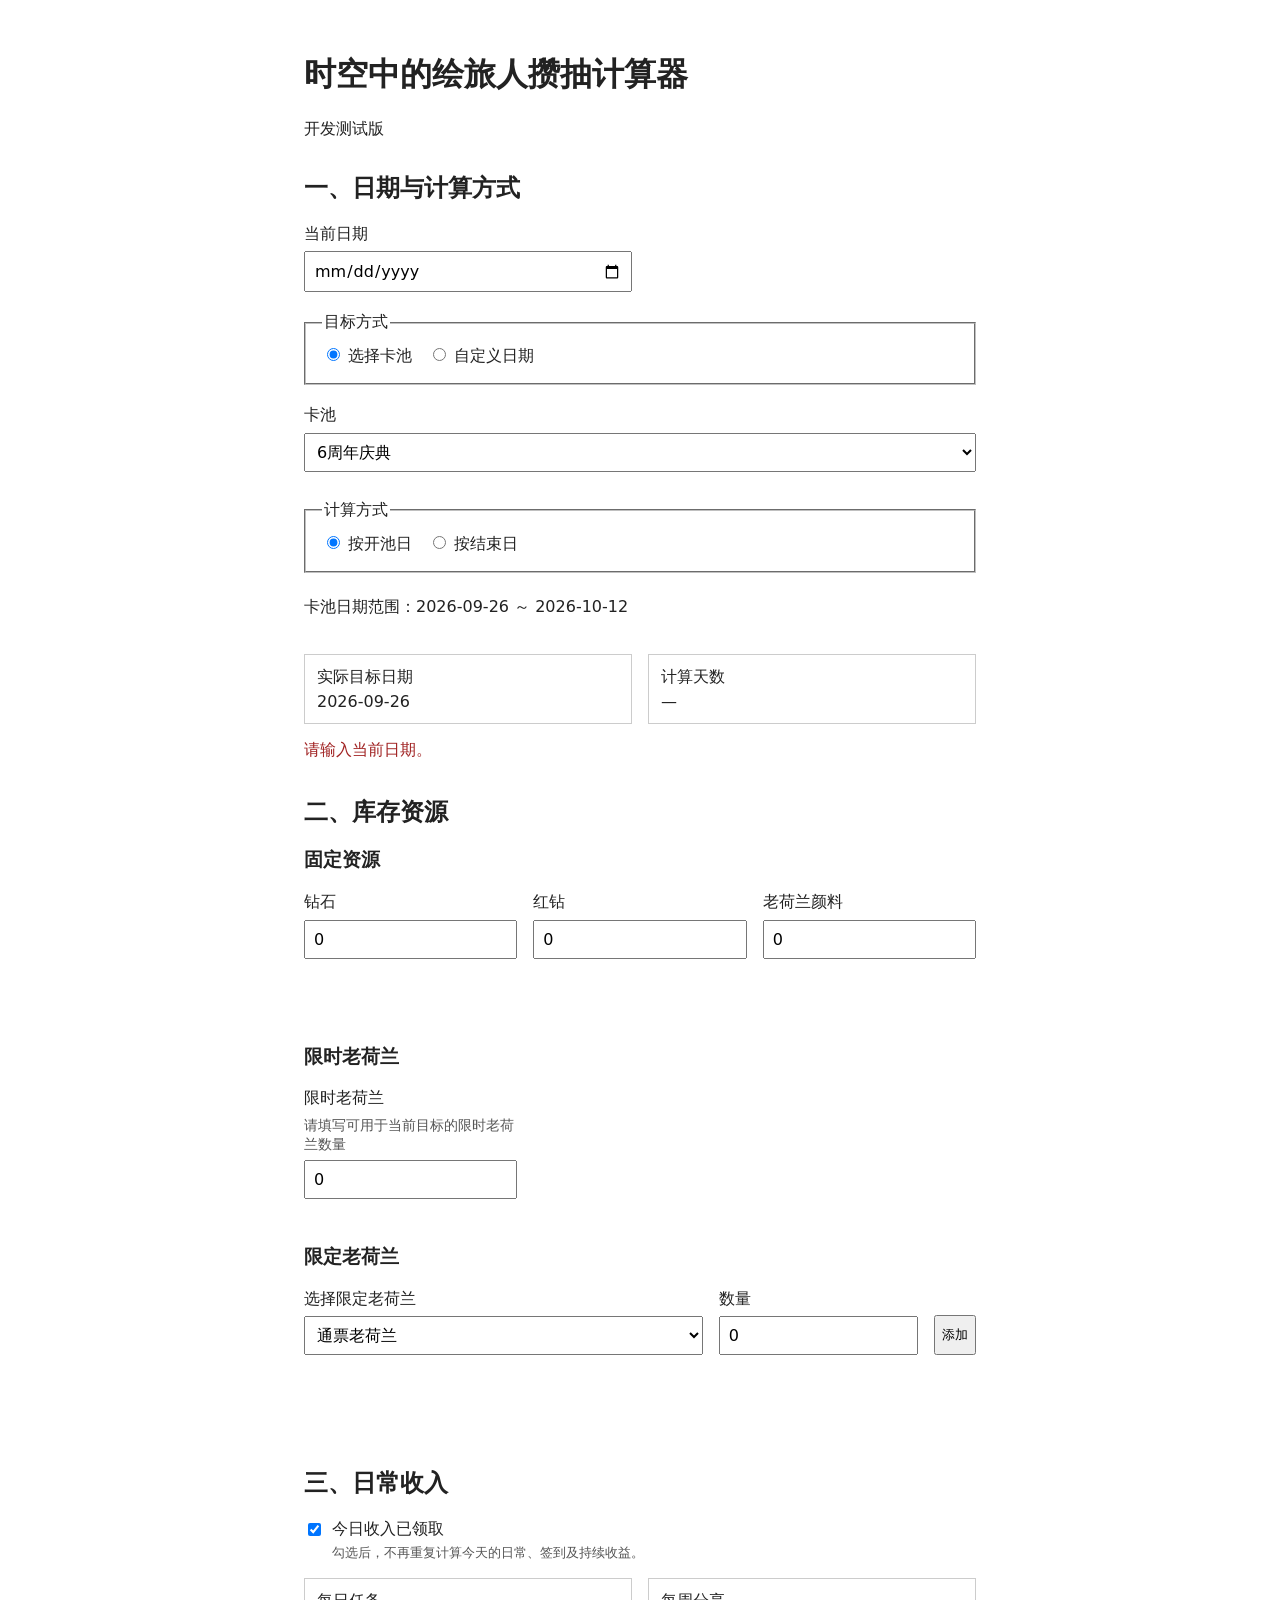
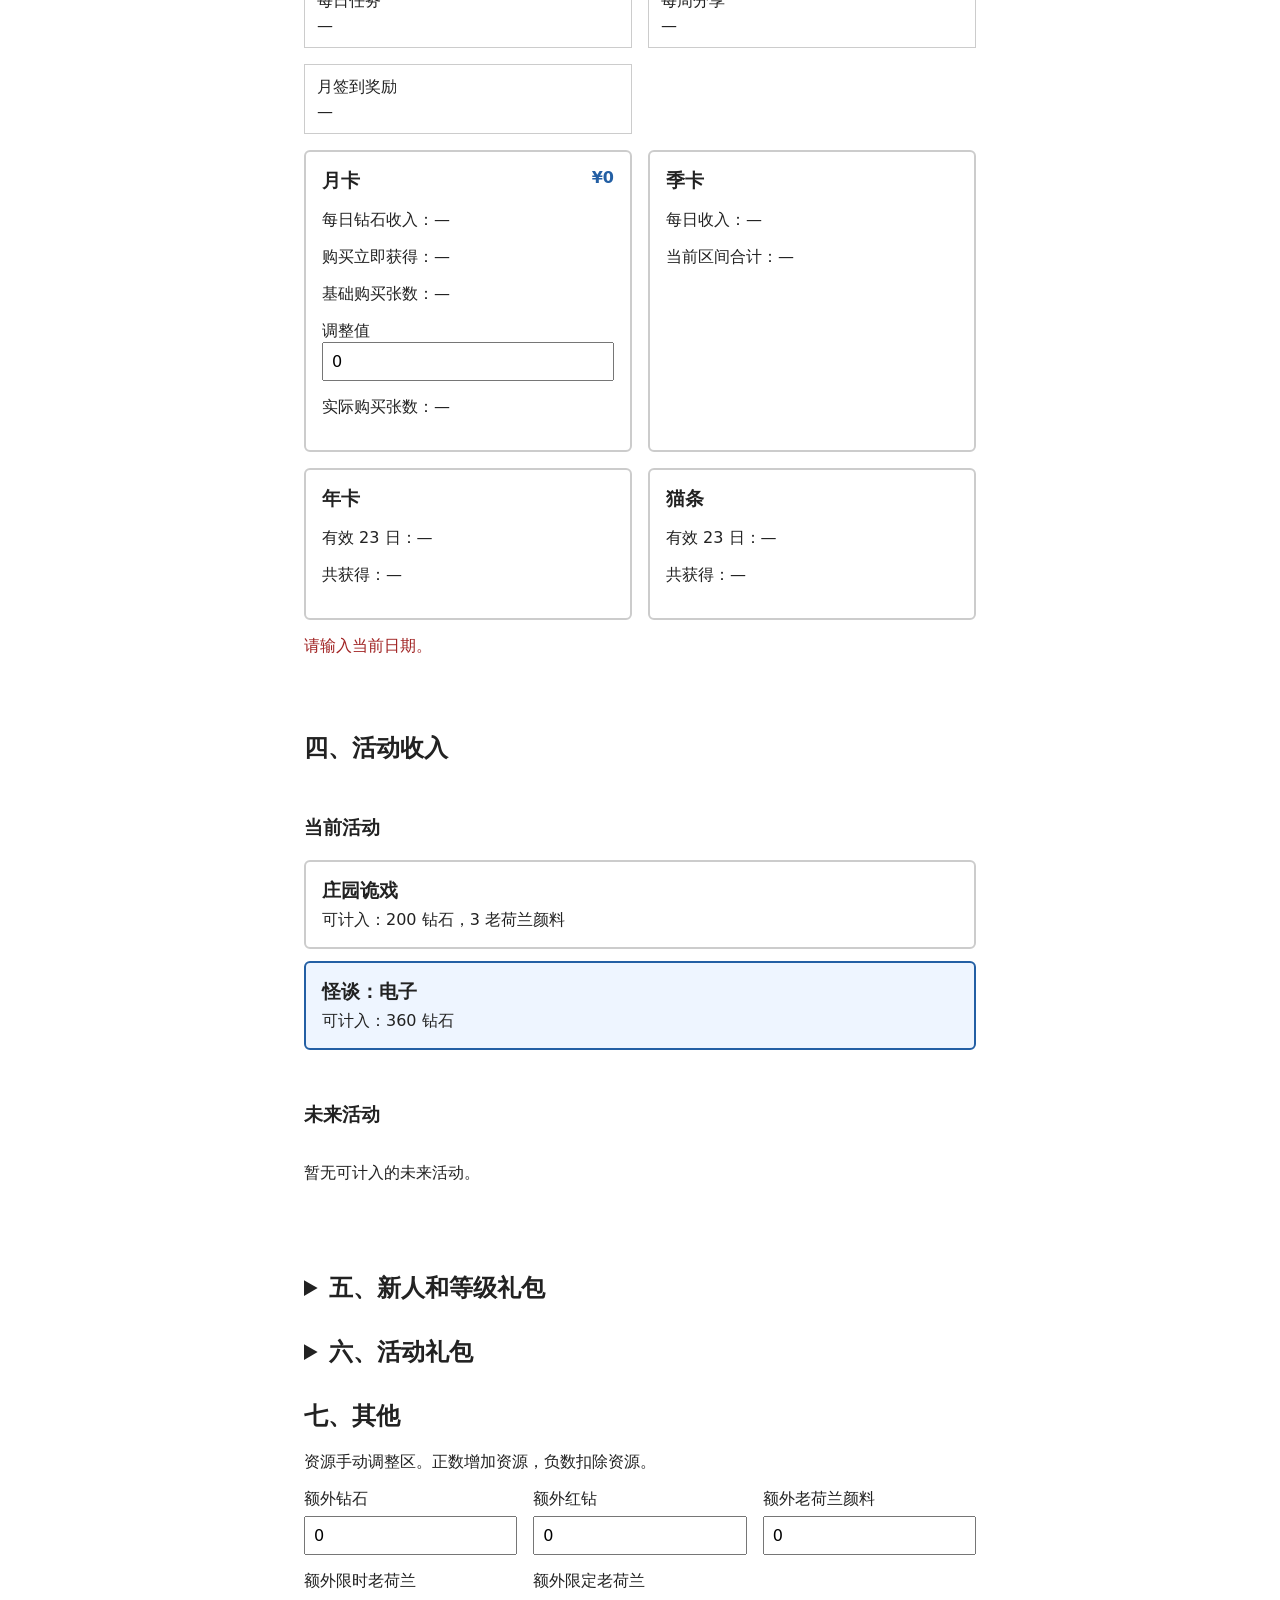
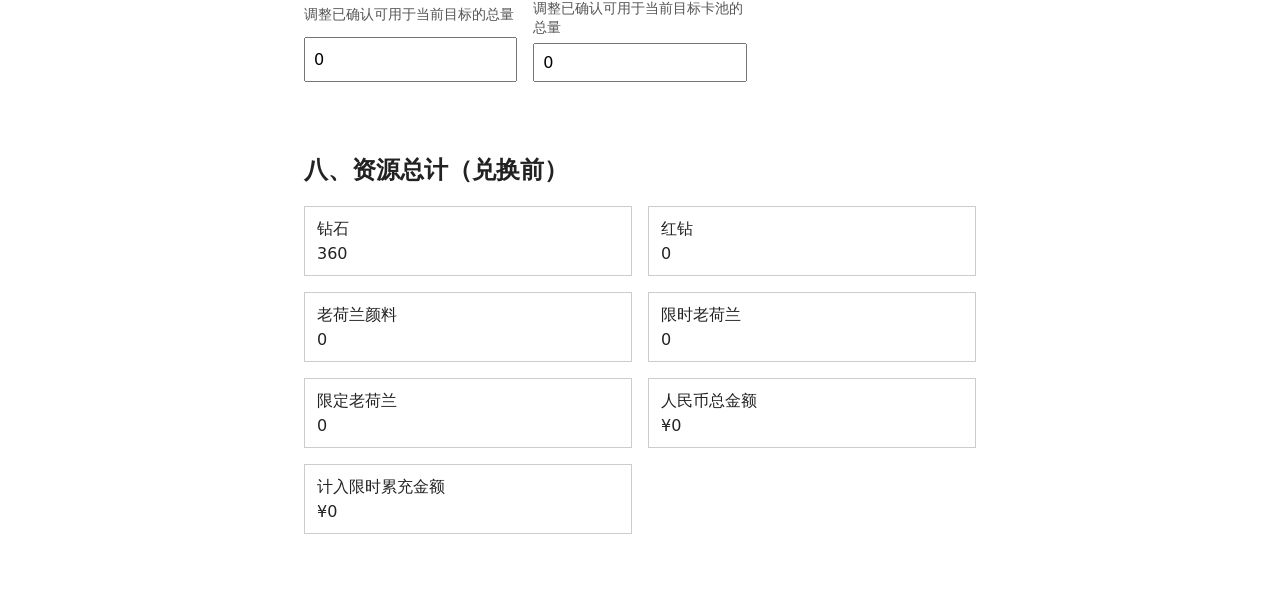
==== index.html @ ac3baf13 "feat: add manual resource adjustments and pre-conversion totals" ====
<!doctype html>
<html lang="zh-CN">
  <head>
    <meta charset="UTF-8">
    <meta name="viewport" content="width=device-width, initial-scale=1.0">
    <title>时空中的绘旅人攒抽计算器</title>
    <link rel="stylesheet" href="css/style.css">
  </head>
  <body>
    <main>
      <h1>时空中的绘旅人攒抽计算器</h1>
      <p>开发测试版</p>

      <section aria-labelledby="date-section-title">
        <h2 id="date-section-title">一、日期与计算方式</h2>

        <div class="date-fields">
          <label>
            当前日期
            <input id="current-date" type="date">
          </label>
        </div>

        <fieldset>
          <legend>目标方式</legend>
          <label>
            <input type="radio" name="target-mode" value="banner" checked>
            选择卡池
          </label>
          <label>
            <input type="radio" name="target-mode" value="custom">
            自定义日期
          </label>
        </fieldset>

        <div id="banner-target-fields" class="target-fields">
          <label>
            卡池
            <select id="banner-select">
              <option value="">正在加载卡池数据…</option>
            </select>
          </label>

          <fieldset>
            <legend>计算方式</legend>
            <label>
              <input type="radio" name="banner-date-type" value="start" checked>
              按开池日
            </label>
            <label>
              <input type="radio" name="banner-date-type" value="end">
              按结束日
            </label>
          </fieldset>

          <p>卡池日期范围：<output id="banner-date-range">—</output></p>
        </div>

        <label id="custom-target-field" class="target-fields" hidden>
          自定义目标日期
          <input id="custom-target-date" type="date" disabled>
        </label>

        <dl class="date-summary">
          <div>
            <dt>实际目标日期</dt>
            <dd><output id="actual-target-date">—</output></dd>
          </div>
          <div>
            <dt>计算天数</dt>
            <dd><output id="calculated-days">—</output></dd>
          </div>
        </dl>

        <p id="date-error" class="date-error" aria-live="polite"></p>
      </section>

      <section aria-labelledby="inventory-section-title">
        <h2 id="inventory-section-title">二、库存资源</h2>

        <h3>固定资源</h3>
        <div id="fixed-inventory-fields" class="inventory-fields">
          <p>正在加载资源类型…</p>
        </div>
        <p id="inventory-error" class="inventory-error" aria-live="polite"></p>

        <h3>限时老荷兰</h3>
        <div id="timed-inventory-fields" class="inventory-fields">
          <p>正在加载资源类型…</p>
        </div>

        <h3>限定老荷兰</h3>
        <div class="limited-inventory-controls">
          <label>
            选择限定老荷兰
            <select id="limited-resource-select" disabled>
              <option value="">正在加载资源实例…</option>
            </select>
          </label>
          <label>
            数量
            <input id="limited-resource-amount" type="number" min="0" step="1" value="0" disabled>
          </label>
          <button id="add-limited-resource" type="button" disabled>添加</button>
        </div>
        <p id="limited-add-error" class="inventory-error" aria-live="polite"></p>
        <div id="limited-inventory-list" class="inventory-fields"></div>
        <p id="dynamic-inventory-error" class="inventory-error" aria-live="polite"></p>
      </section>

      <section aria-labelledby="free-accumulation-section-title">
        <h2 id="free-accumulation-section-title">三、日常收入</h2>
        <label class="daily-income-toggle">
          <input id="today-income-claimed" type="checkbox" checked>
          <span>
            今日收入已领取
            <small>勾选后，不再重复计算今天的日常、签到及持续收益。</small>
          </span>
        </label>
        <dl class="accumulation-summary">
          <div>
            <dt>每日任务</dt>
            <dd><output id="daily-task-result">—</output></dd>
          </div>
          <div>
            <dt>每周分享</dt>
            <dd><output id="weekly-share-result">—</output></dd>
          </div>
          <div>
            <dt>月签到奖励</dt>
            <dd><output id="monthly-sign-in-result">—</output></dd>
          </div>
        </dl>
        <div class="income-card-grid">
          <article id="monthly-card" class="income-card" role="button" tabindex="0" aria-pressed="false">
            <header>
              <h3>月卡</h3>
              <output id="monthly-card-cost" class="income-card-cost">¥0</output>
            </header>
            <p>每日钻石收入：<output id="monthly-card-daily">—</output></p>
            <p>购买立即获得：<output id="monthly-card-purchase">—</output></p>
            <p>基础购买张数：<output id="monthly-card-base-count">—</output></p>
            <label>
              调整值
              <input id="monthly-card-adjustment" type="number" step="1" value="0">
            </label>
            <p>实际购买张数：<output id="monthly-card-actual-count">—</output></p>
          </article>

          <article id="seasonal-card" class="income-card" role="button" tabindex="0" aria-pressed="false">
            <header>
              <h3>季卡</h3>
            </header>
            <p>每日收入：<output id="seasonal-card-daily">—</output></p>
            <p>当前区间合计：<output id="seasonal-card-total">—</output></p>
          </article>

          <article id="annual-card" class="income-card" role="button" tabindex="0" aria-pressed="false">
            <header>
              <h3>年卡</h3>
            </header>
            <p>有效 23 日：<output id="annual-card-count">—</output></p>
            <p>共获得：<output id="annual-card-paint">—</output></p>
          </article>

          <article id="cat-treat-card" class="income-card" role="button" tabindex="0" aria-pressed="false">
            <header>
              <h3>猫条</h3>
            </header>
            <p>有效 23 日：<output id="cat-treat-count">—</output></p>
            <p>共获得：<output id="cat-treat-paint">—</output></p>
          </article>
        </div>
        <p id="free-accumulation-error" class="date-error" aria-live="polite"></p>
        <p id="income-card-error" class="date-error" aria-live="polite"></p>
      </section>

      <section aria-labelledby="event-income-section-title">
        <h2 id="event-income-section-title">四、活动收入</h2>
        <p id="event-income-message" aria-live="polite">正在加载活动数据。</p>
        <div id="event-income-groups" class="event-income-groups" hidden>
          <section aria-labelledby="current-events-title">
            <h3 id="current-events-title">当前活动</h3>
            <div id="current-event-income-list" class="event-income-list"></div>
            <p id="current-events-empty" hidden>暂无可计入的当前活动。</p>
          </section>
          <section aria-labelledby="future-events-title">
            <h3 id="future-events-title">未来活动</h3>
            <div id="future-event-income-list" class="event-income-list"></div>
            <p id="future-events-empty" hidden>暂无可计入的未来活动。</p>
          </section>
        </div>
        <p id="event-income-error" class="date-error" aria-live="polite"></p>
      </section>

      <section aria-labelledby="permanent-packs-section-title">
        <details class="pack-disclosure">
          <summary id="permanent-packs-section-title">五、新人和等级礼包</summary>
          <div class="pack-disclosure-content">
            <label>
              红钻理论折算率（红钻 / 抽）
              <input id="red-diamond-per-pull" type="number" min="0.01" step="0.01" value="70.71">
            </label>
            <div id="permanent-pack-list" class="permanent-pack-grid"></div>
            <p id="permanent-pack-error" class="date-error" aria-live="polite"></p>
          </div>
        </details>
      </section>

      <section aria-labelledby="event-packs-section-title">
        <details class="pack-disclosure event-packs-disclosure">
          <summary id="event-packs-section-title">六、活动礼包</summary>
          <div class="pack-disclosure-content">
            <p id="event-packs-message" aria-live="polite">正在加载活动礼包数据。</p>
            <div id="event-pack-groups" class="event-pack-groups"></div>
            <dl id="event-pack-summary" class="event-pack-summary" hidden>
              <div>
                <dt>活动礼包金额</dt>
                <dd><output id="event-pack-total-price">¥0</output></dd>
              </div>
              <div>
                <dt>计入限时累充金额</dt>
                <dd><output id="event-pack-limited-recharge-price">¥0</output></dd>
              </div>
              <div>
                <dt>抽卡资源增加</dt>
                <dd><output id="event-pack-resource-summary">无</output></dd>
              </div>
            </dl>
            <p id="event-packs-error" class="date-error" aria-live="polite"></p>
          </div>
        </details>
      </section>

      <section aria-labelledby="other-section-title">
        <h2 id="other-section-title">七、其他</h2>
        <p>资源手动调整区。正数增加资源，负数扣除资源。</p>
        <div class="inventory-fields">
          <label class="inventory-field">
            额外钻石
            <input id="other-diamond" type="number" step="1" value="0" data-other-resource-id="diamond">
          </label>
          <label class="inventory-field">
            额外红钻
            <input id="other-red-diamond" type="number" step="1" value="0" data-other-resource-id="red_diamond">
          </label>
          <label class="inventory-field">
            额外老荷兰颜料
            <input id="other-common-paint" type="number" step="1" value="0" data-other-resource-id="common_paint">
          </label>
          <label class="inventory-field">
            额外限时老荷兰
            <span class="inventory-description">调整已确认可用于当前目标的总量</span>
            <input id="other-timed-paint" type="number" step="1" value="0" data-other-resource-id="timed_paint">
          </label>
          <label class="inventory-field">
            额外限定老荷兰
            <span class="inventory-description">调整已确认可用于当前目标卡池的总量</span>
            <input id="other-limited-paint" type="number" step="1" value="0" data-other-resource-id="limited_paint">
          </label>
        </div>
        <p id="other-error" class="inventory-error" aria-live="polite"></p>
      </section>

      <section aria-labelledby="pre-conversion-section-title">
        <h2 id="pre-conversion-section-title">八、资源总计（兑换前）</h2>
        <dl class="accumulation-summary">
          <div>
            <dt>钻石</dt>
            <dd><output id="pre-conversion-diamond">0</output></dd>
          </div>
          <div>
            <dt>红钻</dt>
            <dd><output id="pre-conversion-red-diamond">0</output></dd>
          </div>
          <div>
            <dt>老荷兰颜料</dt>
            <dd><output id="pre-conversion-common-paint">0</output></dd>
          </div>
          <div>
            <dt>限时老荷兰</dt>
            <dd><output id="pre-conversion-timed-paint">0</output></dd>
          </div>
          <div>
            <dt>限定老荷兰</dt>
            <dd><output id="pre-conversion-limited-paint">0</output></dd>
          </div>
          <div>
            <dt>人民币总金额</dt>
            <dd><output id="pre-conversion-rmb-total">¥0</output></dd>
          </div>
          <div>
            <dt>计入限时累充金额</dt>
            <dd><output id="pre-conversion-limited-recharge-rmb">¥0</output></dd>
          </div>
        </dl>
        <p id="pre-conversion-error" class="date-error" aria-live="polite"></p>
      </section>
    </main>

    <script defer src="js/calculator.js"></script>
    <script defer src="js/data-loader.js"></script>
    <script defer src="js/app.js"></script>
  </body>
</html>
---- css/style.css ----
body {
  margin: 0;
  font-family: system-ui, -apple-system, "Segoe UI", sans-serif;
  color: #222;
}

main {
  width: min(100% - 2rem, 42rem);
  margin: 0 auto;
  padding: 2rem 0;
}

section {
  margin-top: 2rem;
}

.date-fields {
  display: grid;
  grid-template-columns: repeat(2, minmax(0, 1fr));
  gap: 1rem;
}

.date-fields label {
  display: grid;
  gap: 0.4rem;
}

.target-fields {
  display: grid;
  gap: 0.5rem;
  margin-top: 1.25rem;
}

.target-fields[hidden] {
  display: none;
}

.target-fields > label,
label.target-fields {
  display: grid;
  gap: 0.4rem;
}

input[type="date"],
input[type="number"],
select {
  box-sizing: border-box;
  width: 100%;
  padding: 0.5rem;
  font: inherit;
}

fieldset {
  display: flex;
  gap: 1rem;
  margin: 1.25rem 0 0;
  padding: 0.75rem 1rem 1rem;
}

.date-summary {
  display: grid;
  grid-template-columns: repeat(2, minmax(0, 1fr));
  gap: 1rem;
  margin: 1.25rem 0 0;
}

.date-summary div {
  padding: 0.75rem;
  border: 1px solid #ccc;
}

.date-summary dd {
  margin: 0.25rem 0 0;
}

.date-error {
  min-height: 1.5em;
  margin-bottom: 0;
  color: #a02222;
}

.inventory-fields {
  display: grid;
  grid-template-columns: repeat(3, minmax(0, 1fr));
  gap: 1rem;
}

.inventory-field {
  display: grid;
  gap: 0.4rem;
}

.inventory-description {
  color: #555;
  font-size: 0.9rem;
}

.limited-inventory-controls {
  display: grid;
  grid-template-columns: minmax(0, 2fr) minmax(0, 1fr) auto;
  align-items: end;
  gap: 1rem;
}

.limited-inventory-controls label {
  display: grid;
  gap: 0.4rem;
}

.limited-inventory-controls button,
.inventory-item > button {
  min-height: 2.5rem;
}

.inventory-item {
  display: grid;
  grid-template-columns: minmax(0, 1fr) auto;
  align-items: end;
  gap: 0.75rem;
}

.inventory-input-error,
.inventory-error {
  min-height: 1.5em;
  color: #a02222;
}

.inventory-error {
  margin-bottom: 0;
}

.accumulation-summary {
  display: grid;
  grid-template-columns: repeat(2, minmax(0, 1fr));
  gap: 1rem;
}

.daily-income-toggle {
  display: flex;
  align-items: flex-start;
  gap: 0.5rem;
  margin-bottom: 1rem;
}

.daily-income-toggle input {
  width: auto;
  margin-top: 0.25rem;
}

.daily-income-toggle span,
.daily-income-toggle small {
  display: block;
}

.daily-income-toggle small {
  margin-top: 0.2rem;
  color: #555;
}

.accumulation-summary div {
  padding: 0.75rem;
  border: 1px solid #ccc;
}

.accumulation-summary dd {
  margin: 0.25rem 0 0;
}

.income-card-grid {
  display: grid;
  grid-template-columns: repeat(2, minmax(0, 1fr));
  gap: 1rem;
  margin-top: 1rem;
}

.income-card {
  padding: 1rem;
  border: 2px solid #ccc;
  border-radius: 0.375rem;
  cursor: pointer;
  transition: border-color 0.15s ease, background-color 0.15s ease;
}

.income-card:hover {
  border-color: #777;
}

.income-card:focus-visible {
  outline: 2px solid #235fa4;
  outline-offset: 2px;
}

.income-card.is-selected {
  border-color: #235fa4;
  background: #eef5ff;
}

.income-card header {
  display: flex;
  justify-content: space-between;
  gap: 1rem;
}

.income-card h3 {
  margin: 0;
}

.income-card-cost {
  color: #235fa4;
  font-weight: 600;
}

.income-card label,
.income-card input {
  cursor: auto;
}

.event-income-groups,
.event-income-list {
  display: grid;
  gap: 0.75rem;
}

.event-income-groups {
  gap: 1.25rem;
}

.event-income-groups h3 {
  margin-top: 0;
}

.event-income-card h3,
.event-income-card p {
  margin: 0;
}

.event-income-card p {
  margin-top: 0.375rem;
}

.permanent-pack-grid {
  display: grid;
  grid-template-columns: repeat(2, minmax(0, 1fr));
  gap: 1rem;
  margin-top: 1rem;
}

.pack-disclosure > summary {
  cursor: pointer;
  font-size: 1.5em;
  font-weight: 700;
}

.pack-disclosure-content {
  margin-top: 1rem;
}

.permanent-pack-card header {
  display: flex;
  justify-content: space-between;
  gap: 1rem;
}

.permanent-pack-card h3 {
  margin: 0;
}

.permanent-pack-price {
  white-space: nowrap;
  color: #235fa4;
  font-weight: 600;
}

.permanent-pack-quantity {
  display: flex;
  align-items: center;
  gap: 0.5rem;
}

.event-pack-groups,
.event-pack-group {
  display: grid;
  gap: 1rem;
}

.event-pack-group {
  margin-top: 0;
}

.event-pack-card-grid {
  display: grid;
  grid-template-columns: repeat(2, minmax(0, 1fr));
  gap: 0.75rem;
}

.event-pack-card {
  padding: 0.75rem;
}

.event-pack-card h4,
.event-pack-card p {
  margin: 0;
}

.event-pack-card p {
  margin-top: 0.375rem;
}

.income-card.is-disabled {
  cursor: not-allowed;
  color: #666;
  background: #f5f5f5;
}

.event-pack-summary {
  display: grid;
  gap: 0.5rem;
  margin-top: 1rem;
}

.event-pack-summary[hidden] {
  display: none;
}

.event-pack-summary div {
  display: grid;
  grid-template-columns: minmax(0, 1fr) minmax(0, 1fr);
  gap: 1rem;
}

.event-pack-summary dd {
  margin: 0;
}

@media (max-width: 32rem) {
  .date-fields {
    grid-template-columns: 1fr;
  }

  .date-summary {
    grid-template-columns: 1fr;
  }

  .inventory-fields {
    grid-template-columns: 1fr;
  }

  .limited-inventory-controls {
    grid-template-columns: 1fr;
  }

  .accumulation-summary {
    grid-template-columns: 1fr;
  }

  .income-card-grid {
    grid-template-columns: 1fr;
  }

  .permanent-pack-grid {
    grid-template-columns: 1fr;
  }

  .event-pack-card-grid {
    grid-template-columns: 1fr;
  }

  fieldset {
    align-items: flex-start;
    flex-direction: column;
  }
}
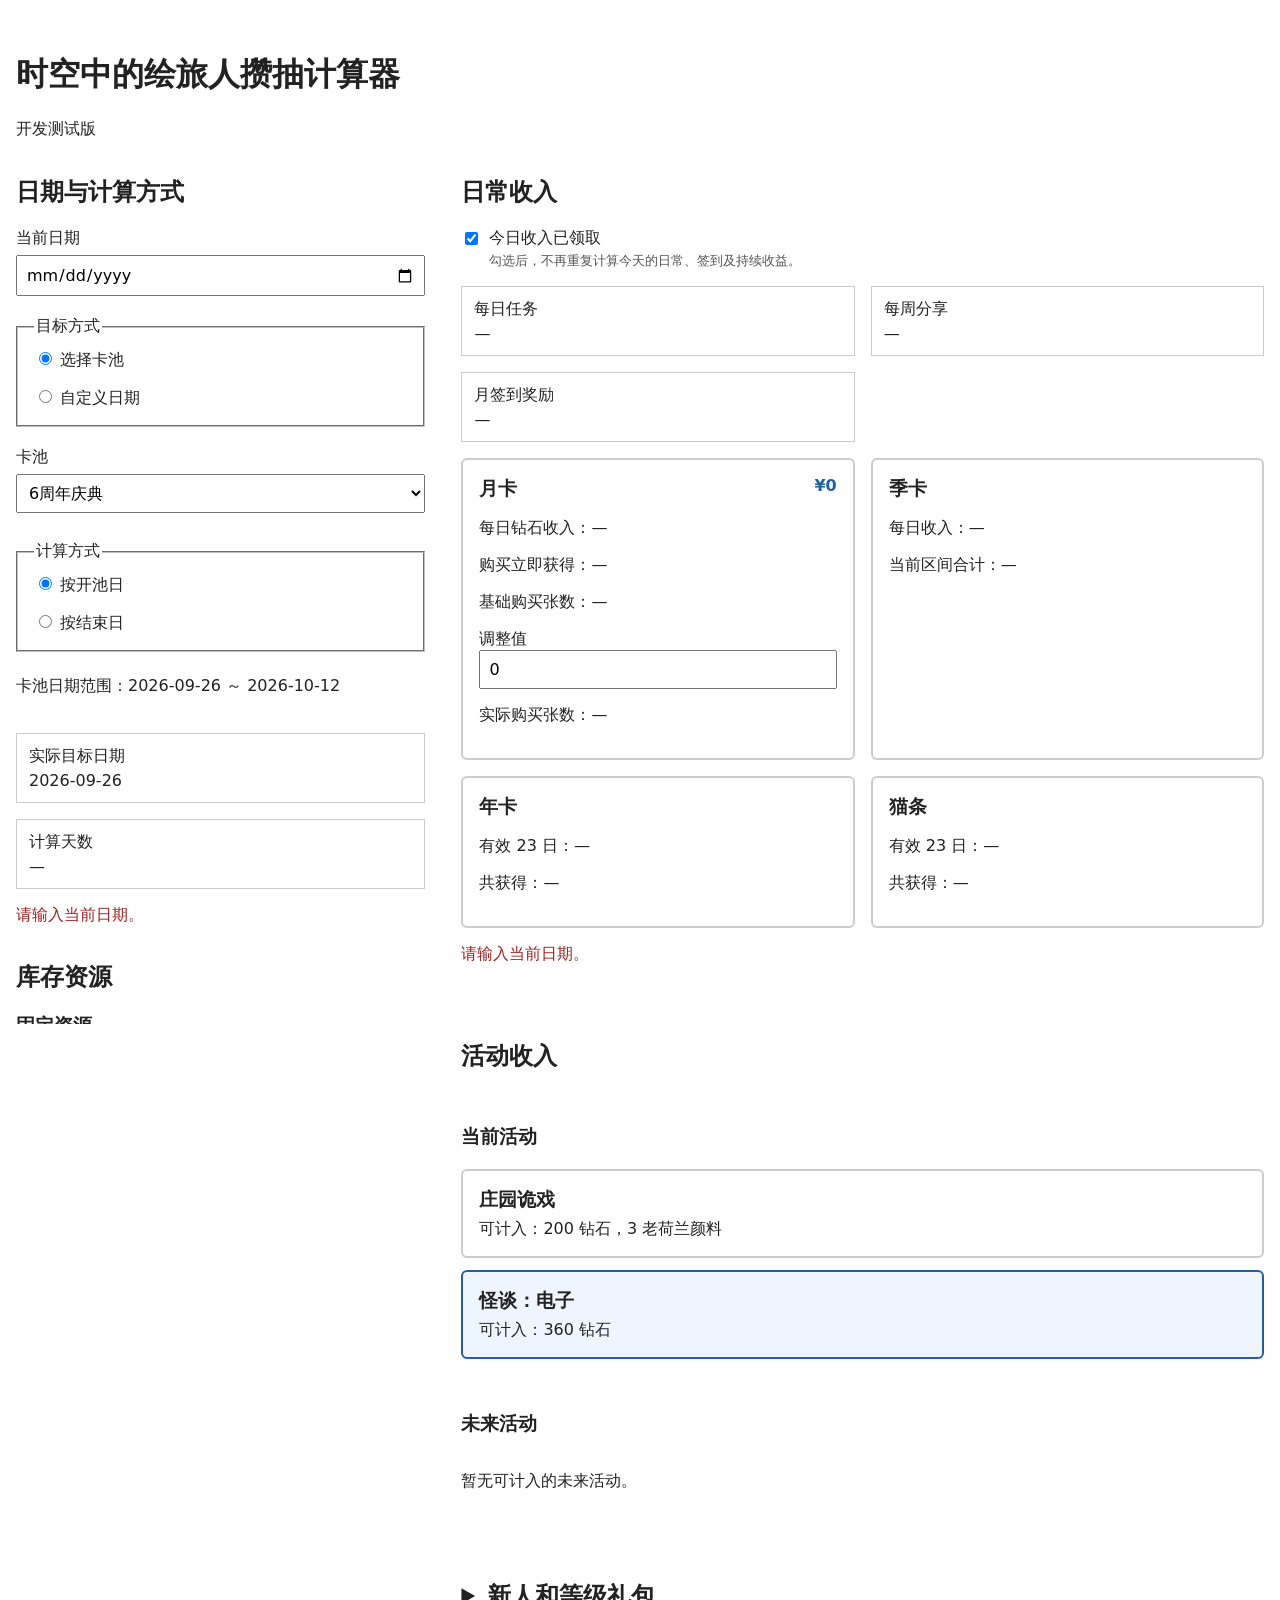
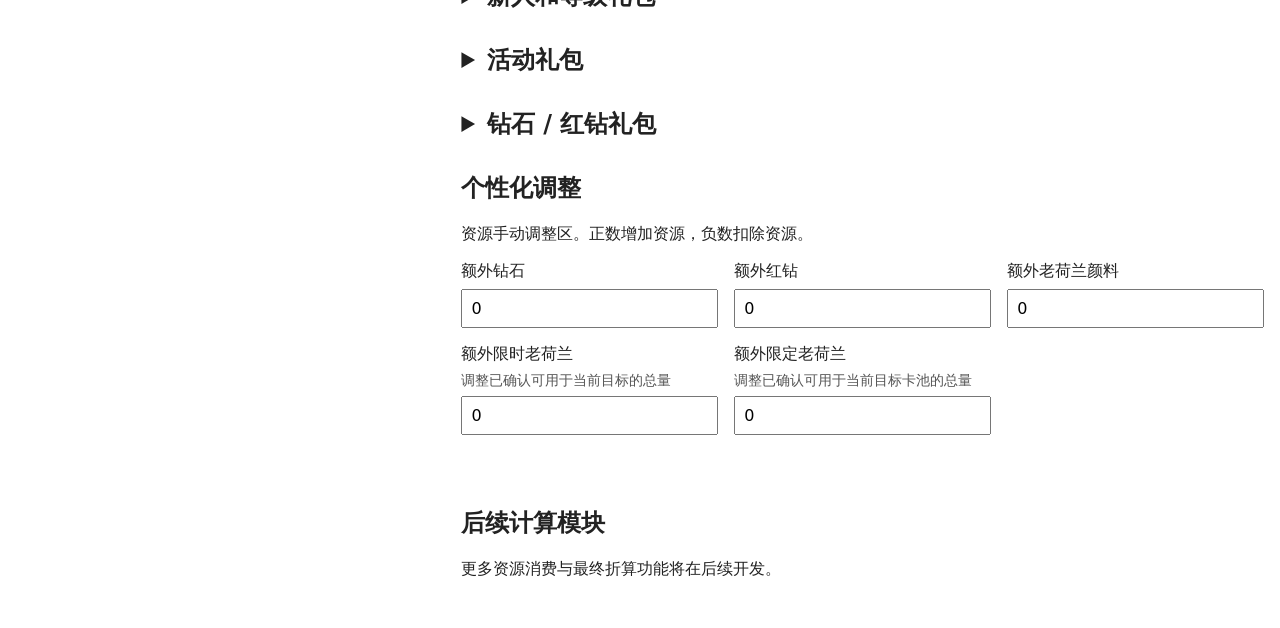
==== commit 03f108e6: "feat: add currency packs and two-column calculator layout" ====
--- a/index.html
+++ b/index.html
@@ -11,8 +11,10 @@
       <h1>时空中的绘旅人攒抽计算器</h1>
       <p>开发测试版</p>
 
+      <div class="calculator-layout">
+        <aside class="calculator-sidebar">
       <section aria-labelledby="date-section-title">
-        <h2 id="date-section-title">一、日期与计算方式</h2>
+        <h2 id="date-section-title">日期与计算方式</h2>
 
         <div class="date-fields">
           <label>
@@ -76,7 +78,7 @@
       </section>
 
       <section aria-labelledby="inventory-section-title">
-        <h2 id="inventory-section-title">二、库存资源</h2>
+        <h2 id="inventory-section-title">库存资源</h2>
 
         <h3>固定资源</h3>
         <div id="fixed-inventory-fields" class="inventory-fields">
@@ -108,8 +110,46 @@
         <p id="dynamic-inventory-error" class="inventory-error" aria-live="polite"></p>
       </section>
 
+      <section aria-labelledby="pre-conversion-section-title">
+        <h2 id="pre-conversion-section-title">资源总计</h2>
+        <dl class="accumulation-summary">
+          <div>
+            <dt>钻石</dt>
+            <dd><output id="pre-conversion-diamond">0</output></dd>
+          </div>
+          <div>
+            <dt>红钻</dt>
+            <dd><output id="pre-conversion-red-diamond">0</output></dd>
+          </div>
+          <div>
+            <dt>老荷兰颜料</dt>
+            <dd><output id="pre-conversion-common-paint">0</output></dd>
+          </div>
+          <div>
+            <dt>限时老荷兰</dt>
+            <dd><output id="pre-conversion-timed-paint">0</output></dd>
+          </div>
+          <div>
+            <dt>限定老荷兰</dt>
+            <dd><output id="pre-conversion-limited-paint">0</output></dd>
+          </div>
+          <div>
+            <dt>人民币总金额</dt>
+            <dd><output id="pre-conversion-rmb-total">¥0</output></dd>
+          </div>
+          <div>
+            <dt>计入限时累充金额</dt>
+            <dd><output id="pre-conversion-limited-recharge-rmb">¥0</output></dd>
+          </div>
+        </dl>
+        <p id="pre-conversion-error" class="date-error" aria-live="polite"></p>
+      </section>
+        </aside>
+
+        <div class="calculator-workflow">
+
       <section aria-labelledby="free-accumulation-section-title">
-        <h2 id="free-accumulation-section-title">三、日常收入</h2>
+        <h2 id="free-accumulation-section-title">日常收入</h2>
         <label class="daily-income-toggle">
           <input id="today-income-claimed" type="checkbox" checked>
           <span>
@@ -176,7 +216,7 @@
       </section>
 
       <section aria-labelledby="event-income-section-title">
-        <h2 id="event-income-section-title">四、活动收入</h2>
+        <h2 id="event-income-section-title">活动收入</h2>
         <p id="event-income-message" aria-live="polite">正在加载活动数据。</p>
         <div id="event-income-groups" class="event-income-groups" hidden>
           <section aria-labelledby="current-events-title">
@@ -195,7 +235,7 @@
 
       <section aria-labelledby="permanent-packs-section-title">
         <details class="pack-disclosure">
-          <summary id="permanent-packs-section-title">五、新人和等级礼包</summary>
+          <summary id="permanent-packs-section-title">新人和等级礼包</summary>
           <div class="pack-disclosure-content">
             <label>
               红钻理论折算率（红钻 / 抽）
@@ -209,7 +249,7 @@
 
       <section aria-labelledby="event-packs-section-title">
         <details class="pack-disclosure event-packs-disclosure">
-          <summary id="event-packs-section-title">六、活动礼包</summary>
+          <summary id="event-packs-section-title">活动礼包</summary>
           <div class="pack-disclosure-content">
             <p id="event-packs-message" aria-live="polite">正在加载活动礼包数据。</p>
             <div id="event-pack-groups" class="event-pack-groups"></div>
@@ -232,8 +272,19 @@
         </details>
       </section>
 
+      <section aria-labelledby="currency-packs-section-title">
+        <details class="pack-disclosure currency-packs-disclosure">
+          <summary id="currency-packs-section-title">钻石 / 红钻礼包</summary>
+          <div class="pack-disclosure-content">
+            <p id="currency-packs-message" aria-live="polite">正在加载钻石 / 红钻礼包数据。</p>
+            <div id="currency-pack-groups" class="event-pack-groups"></div>
+            <p id="currency-packs-error" class="date-error" aria-live="polite"></p>
+          </div>
+        </details>
+      </section>
+
       <section aria-labelledby="other-section-title">
-        <h2 id="other-section-title">七、其他</h2>
+        <h2 id="other-section-title">个性化调整</h2>
         <p>资源手动调整区。正数增加资源，负数扣除资源。</p>
         <div class="inventory-fields">
           <label class="inventory-field">
@@ -262,40 +313,12 @@
         <p id="other-error" class="inventory-error" aria-live="polite"></p>
       </section>
 
-      <section aria-labelledby="pre-conversion-section-title">
-        <h2 id="pre-conversion-section-title">八、资源总计（兑换前）</h2>
-        <dl class="accumulation-summary">
-          <div>
-            <dt>钻石</dt>
-            <dd><output id="pre-conversion-diamond">0</output></dd>
-          </div>
-          <div>
-            <dt>红钻</dt>
-            <dd><output id="pre-conversion-red-diamond">0</output></dd>
-          </div>
-          <div>
-            <dt>老荷兰颜料</dt>
-            <dd><output id="pre-conversion-common-paint">0</output></dd>
-          </div>
-          <div>
-            <dt>限时老荷兰</dt>
-            <dd><output id="pre-conversion-timed-paint">0</output></dd>
-          </div>
-          <div>
-            <dt>限定老荷兰</dt>
-            <dd><output id="pre-conversion-limited-paint">0</output></dd>
-          </div>
-          <div>
-            <dt>人民币总金额</dt>
-            <dd><output id="pre-conversion-rmb-total">¥0</output></dd>
-          </div>
-          <div>
-            <dt>计入限时累充金额</dt>
-            <dd><output id="pre-conversion-limited-recharge-rmb">¥0</output></dd>
-          </div>
-        </dl>
-        <p id="pre-conversion-error" class="date-error" aria-live="polite"></p>
-      </section>
+      <section aria-labelledby="future-calculation-section-title">
+        <h2 id="future-calculation-section-title">后续计算模块</h2>
+        <p>更多资源消费与最终折算功能将在后续开发。</p>
+      </section>
+        </div>
+      </div>
     </main>
 
     <script defer src="js/calculator.js"></script>
--- a/css/style.css
+++ b/css/style.css
@@ -5,9 +5,34 @@
 }
 
 main {
-  width: min(100% - 2rem, 42rem);
+  width: min(100% - 2rem, 82rem);
   margin: 0 auto;
   padding: 2rem 0;
+}
+
+.calculator-layout {
+  display: grid;
+  grid-template-columns: minmax(18rem, 0.34fr) minmax(0, 0.66fr);
+  align-items: start;
+  gap: 2rem;
+}
+
+.calculator-sidebar,
+.calculator-workflow {
+  min-width: 0;
+}
+
+.calculator-sidebar {
+  position: sticky;
+  top: 1rem;
+  max-height: calc(100vh - 2rem);
+  overflow-y: auto;
+  padding-right: 0.25rem;
+}
+
+.calculator-sidebar > section:first-child,
+.calculator-workflow > section:first-child {
+  margin-top: 0;
 }
 
 section {
@@ -306,6 +331,20 @@
   margin-top: 0.375rem;
 }
 
+.currency-pack-type-group {
+  margin-top: 0;
+}
+
+.currency-pack-type-group + .currency-pack-type-group {
+  margin-top: 0.75rem;
+}
+
+.currency-pack-card header {
+  display: flex;
+  justify-content: space-between;
+  gap: 1rem;
+}
+
 .income-card.is-disabled {
   cursor: not-allowed;
   color: #666;
@@ -332,6 +371,36 @@
   margin: 0;
 }
 
+.calculator-sidebar .date-fields,
+.calculator-sidebar .date-summary,
+.calculator-sidebar .inventory-fields,
+.calculator-sidebar .limited-inventory-controls,
+.calculator-sidebar .accumulation-summary {
+  grid-template-columns: 1fr;
+}
+
+.calculator-sidebar fieldset {
+  align-items: flex-start;
+  flex-direction: column;
+}
+
+@media (max-width: 56rem) {
+  .calculator-layout {
+    grid-template-columns: 1fr;
+  }
+
+  .calculator-sidebar {
+    position: static;
+    max-height: none;
+    overflow: visible;
+    padding-right: 0;
+  }
+
+  .calculator-workflow > section:first-child {
+    margin-top: 2rem;
+  }
+}
+
 @media (max-width: 32rem) {
   .date-fields {
     grid-template-columns: 1fr;
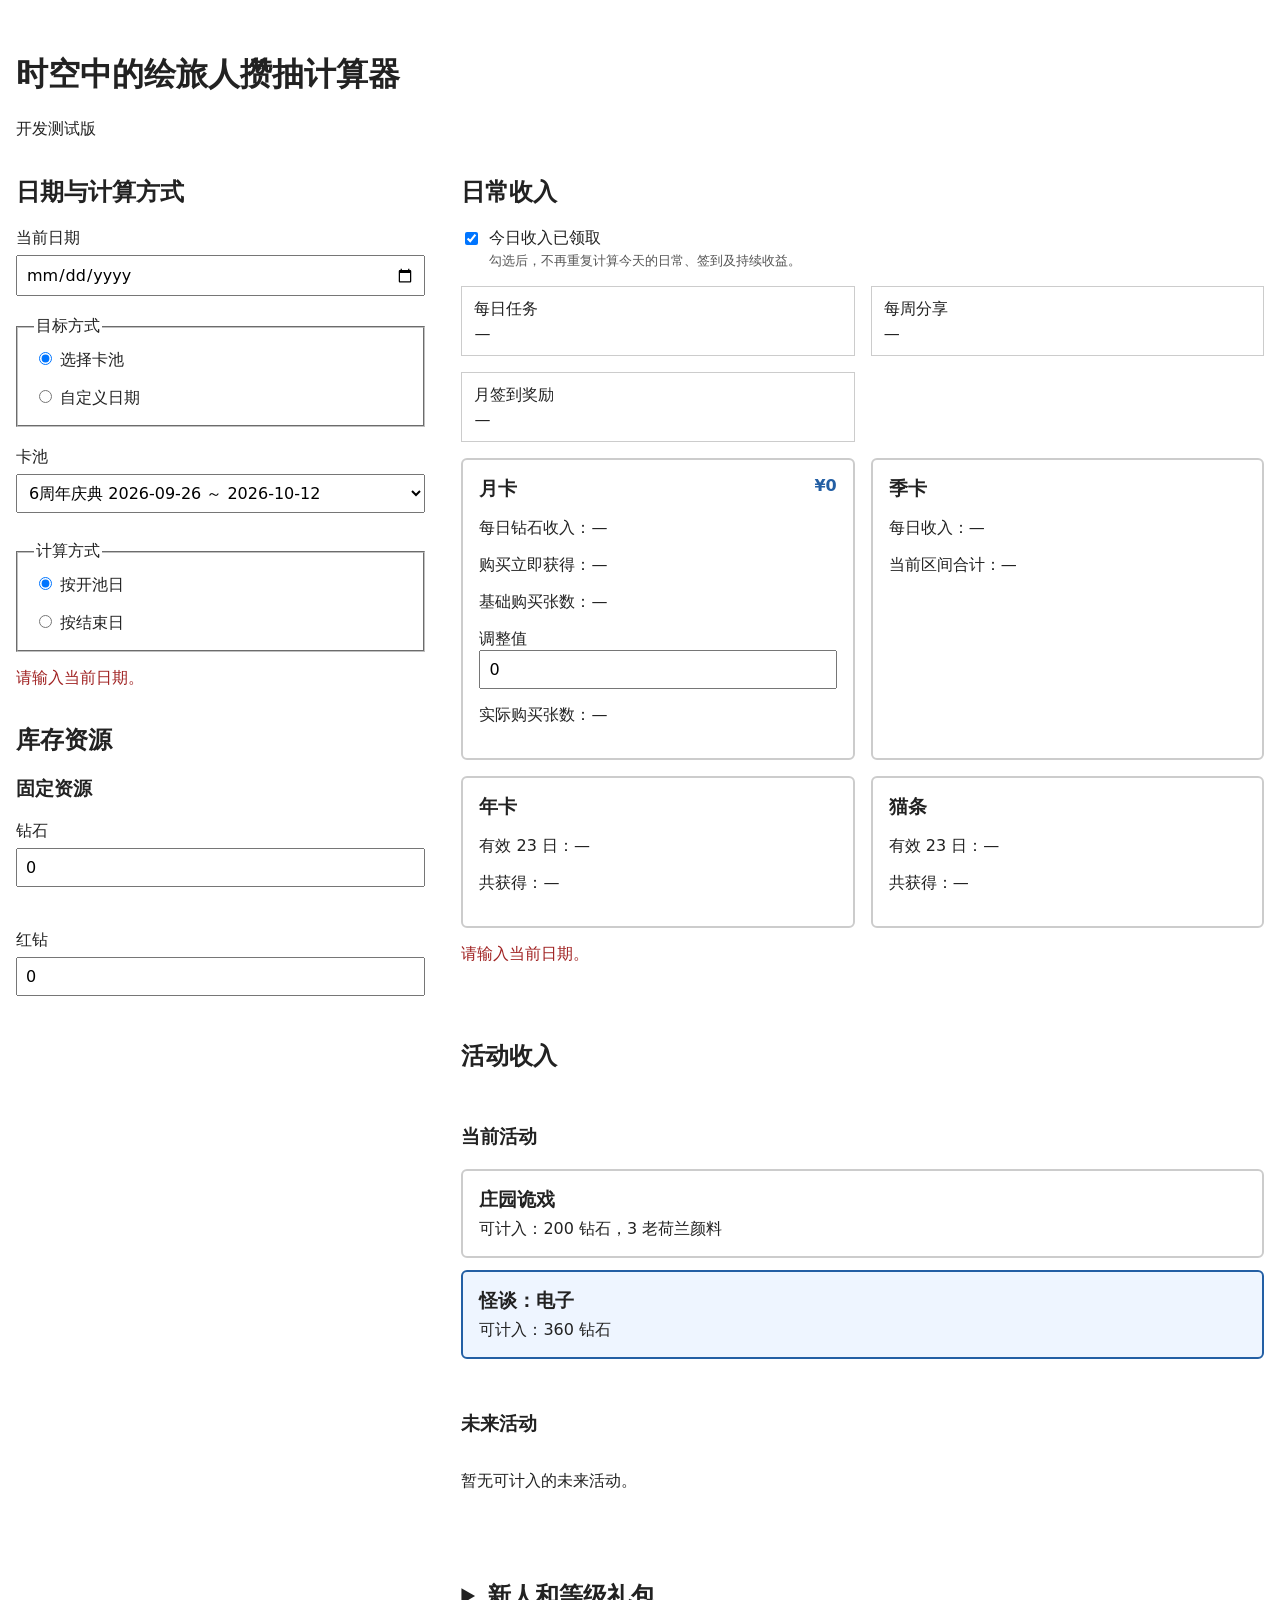
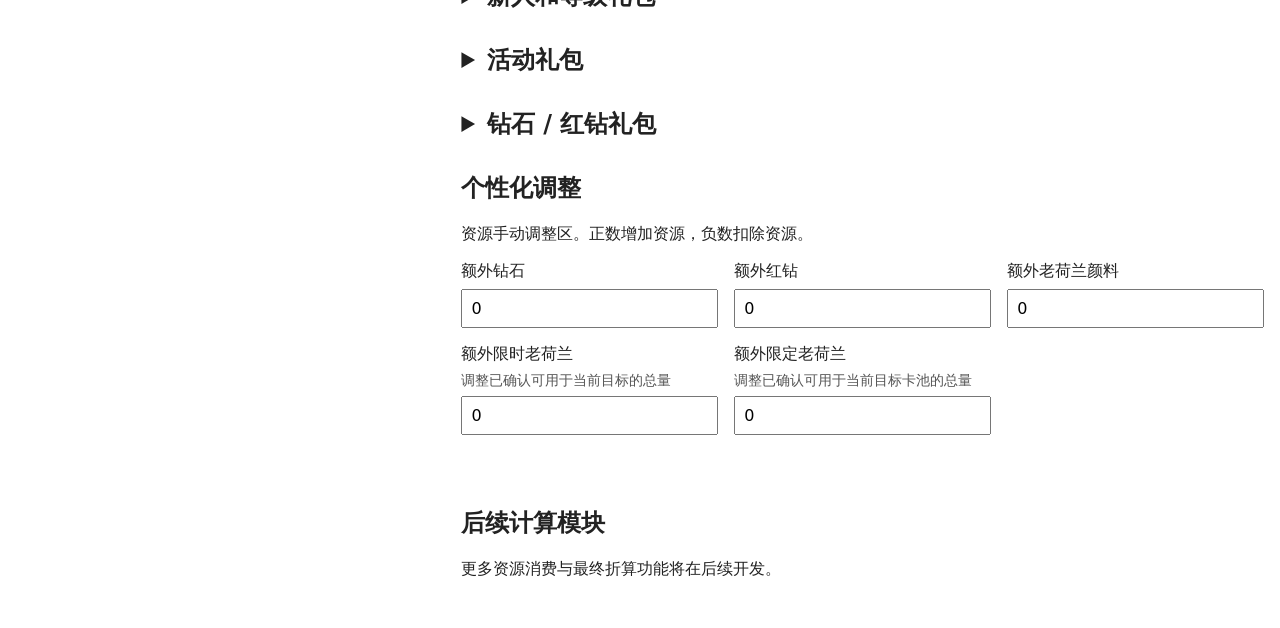
==== commit 3d1f0d6b: "feat: refine calculator layout and currency packs" ====
--- a/index.html
+++ b/index.html
@@ -54,8 +54,6 @@
               按结束日
             </label>
           </fieldset>
-
-          <p>卡池日期范围：<output id="banner-date-range">—</output></p>
         </div>
 
         <label id="custom-target-field" class="target-fields" hidden>
@@ -63,17 +61,6 @@
           <input id="custom-target-date" type="date" disabled>
         </label>
 
-        <dl class="date-summary">
-          <div>
-            <dt>实际目标日期</dt>
-            <dd><output id="actual-target-date">—</output></dd>
-          </div>
-          <div>
-            <dt>计算天数</dt>
-            <dd><output id="calculated-days">—</output></dd>
-          </div>
-        </dl>
-
         <p id="date-error" class="date-error" aria-live="polite"></p>
       </section>
 
@@ -92,21 +79,8 @@
         </div>
 
         <h3>限定老荷兰</h3>
-        <div class="limited-inventory-controls">
-          <label>
-            选择限定老荷兰
-            <select id="limited-resource-select" disabled>
-              <option value="">正在加载资源实例…</option>
-            </select>
-          </label>
-          <label>
-            数量
-            <input id="limited-resource-amount" type="number" min="0" step="1" value="0" disabled>
-          </label>
-          <button id="add-limited-resource" type="button" disabled>添加</button>
-        </div>
-        <p id="limited-add-error" class="inventory-error" aria-live="polite"></p>
         <div id="limited-inventory-list" class="inventory-fields"></div>
+        <p id="limited-inventory-message">正在加载资源实例…</p>
         <p id="dynamic-inventory-error" class="inventory-error" aria-live="polite"></p>
       </section>
 
--- a/css/style.css
+++ b/css/style.css
@@ -82,22 +82,6 @@
   padding: 0.75rem 1rem 1rem;
 }
 
-.date-summary {
-  display: grid;
-  grid-template-columns: repeat(2, minmax(0, 1fr));
-  gap: 1rem;
-  margin: 1.25rem 0 0;
-}
-
-.date-summary div {
-  padding: 0.75rem;
-  border: 1px solid #ccc;
-}
-
-.date-summary dd {
-  margin: 0.25rem 0 0;
-}
-
 .date-error {
   min-height: 1.5em;
   margin-bottom: 0;
@@ -118,30 +102,6 @@
 .inventory-description {
   color: #555;
   font-size: 0.9rem;
-}
-
-.limited-inventory-controls {
-  display: grid;
-  grid-template-columns: minmax(0, 2fr) minmax(0, 1fr) auto;
-  align-items: end;
-  gap: 1rem;
-}
-
-.limited-inventory-controls label {
-  display: grid;
-  gap: 0.4rem;
-}
-
-.limited-inventory-controls button,
-.inventory-item > button {
-  min-height: 2.5rem;
-}
-
-.inventory-item {
-  display: grid;
-  grid-template-columns: minmax(0, 1fr) auto;
-  align-items: end;
-  gap: 0.75rem;
 }
 
 .inventory-input-error,
@@ -372,9 +332,7 @@
 }
 
 .calculator-sidebar .date-fields,
-.calculator-sidebar .date-summary,
 .calculator-sidebar .inventory-fields,
-.calculator-sidebar .limited-inventory-controls,
 .calculator-sidebar .accumulation-summary {
   grid-template-columns: 1fr;
 }
@@ -406,15 +364,7 @@
     grid-template-columns: 1fr;
   }
 
-  .date-summary {
-    grid-template-columns: 1fr;
-  }
-
   .inventory-fields {
-    grid-template-columns: 1fr;
-  }
-
-  .limited-inventory-controls {
     grid-template-columns: 1fr;
   }
 
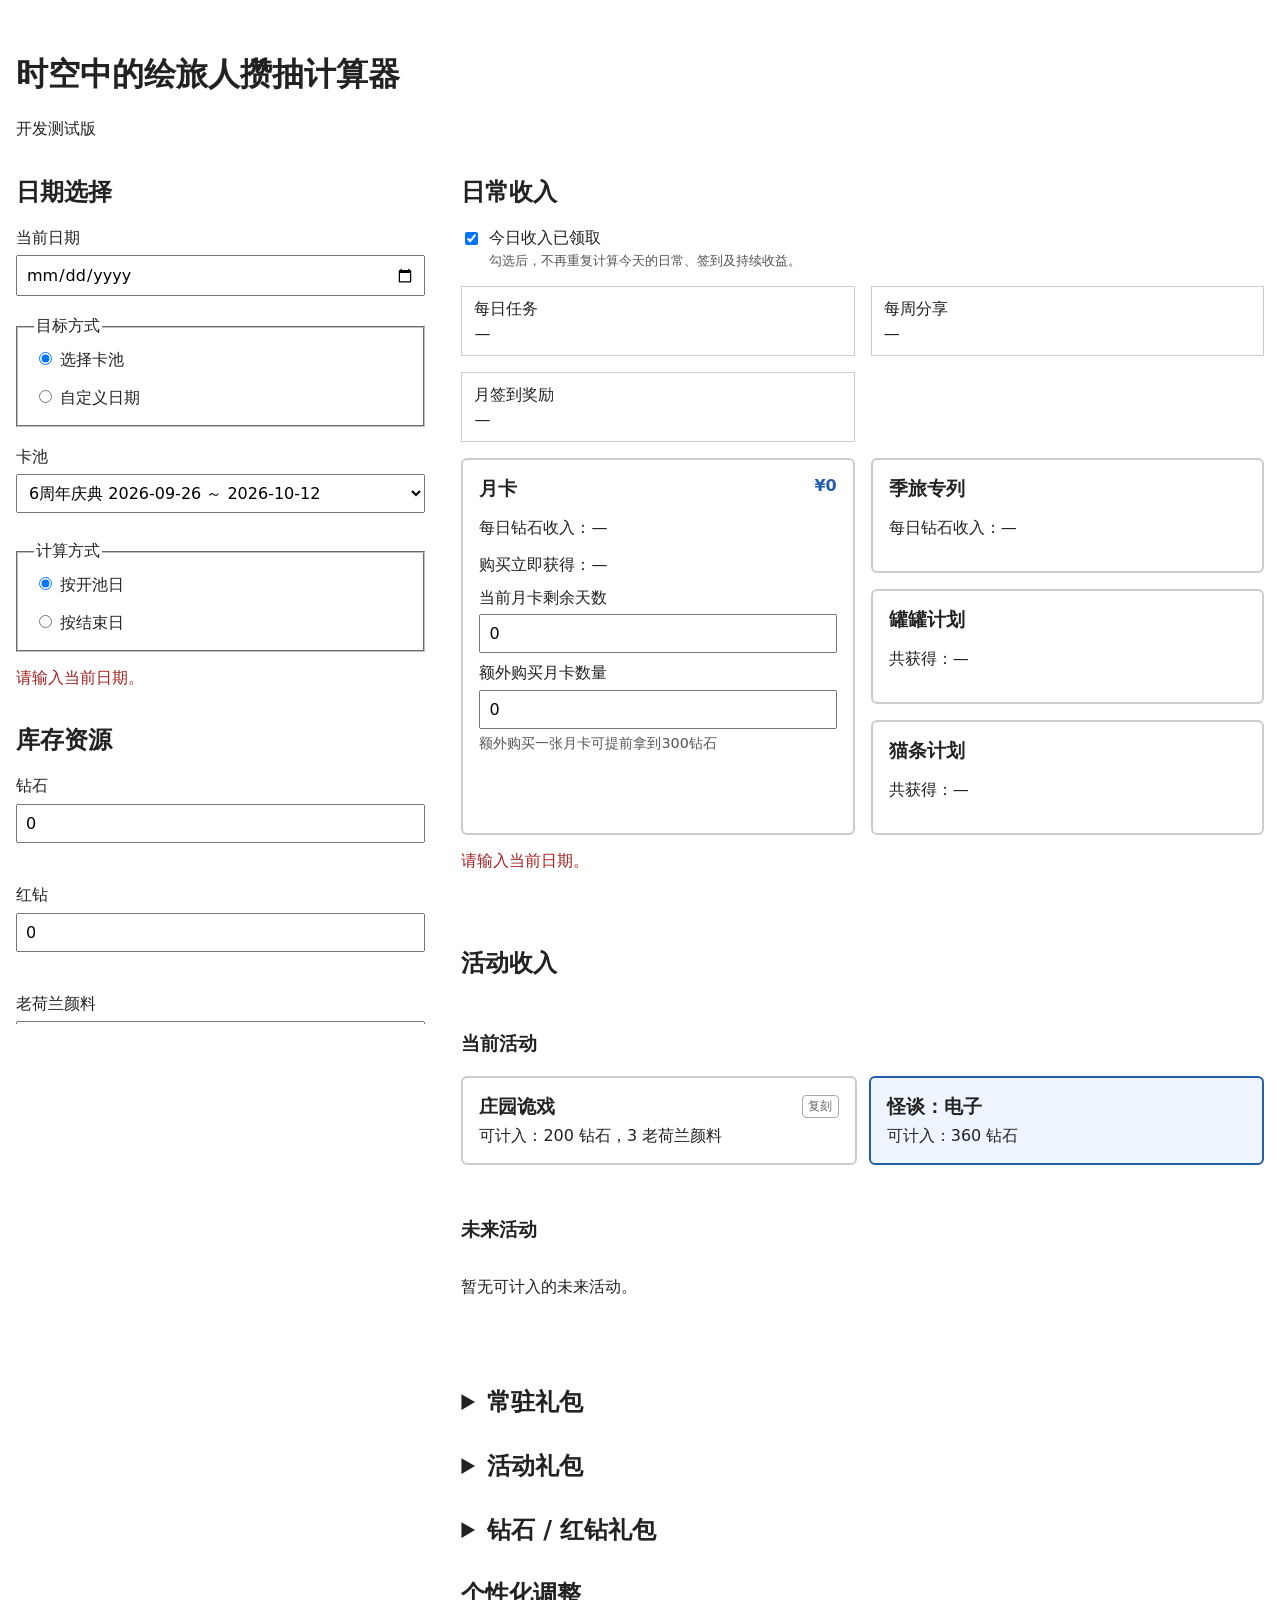
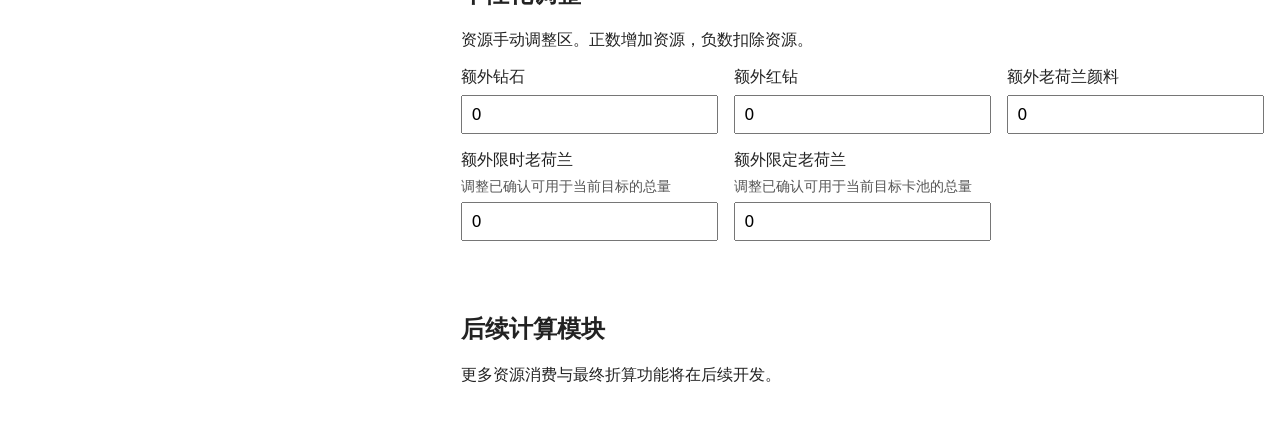
==== commit 134e56fe: "feat: refine resource settlement and pack calculations" ====
--- a/index.html
+++ b/index.html
@@ -14,7 +14,7 @@
       <div class="calculator-layout">
         <aside class="calculator-sidebar">
       <section aria-labelledby="date-section-title">
-        <h2 id="date-section-title">日期与计算方式</h2>
+        <h2 id="date-section-title">日期选择</h2>
 
         <div class="date-fields">
           <label>
@@ -67,18 +67,15 @@
       <section aria-labelledby="inventory-section-title">
         <h2 id="inventory-section-title">库存资源</h2>
 
-        <h3>固定资源</h3>
         <div id="fixed-inventory-fields" class="inventory-fields">
           <p>正在加载资源类型…</p>
         </div>
         <p id="inventory-error" class="inventory-error" aria-live="polite"></p>
 
-        <h3>限时老荷兰</h3>
         <div id="timed-inventory-fields" class="inventory-fields">
           <p>正在加载资源类型…</p>
         </div>
 
-        <h3>限定老荷兰</h3>
         <div id="limited-inventory-list" class="inventory-fields"></div>
         <p id="limited-inventory-message">正在加载资源实例…</p>
         <p id="dynamic-inventory-error" class="inventory-error" aria-live="polite"></p>
@@ -153,37 +150,44 @@
             </header>
             <p>每日钻石收入：<output id="monthly-card-daily">—</output></p>
             <p>购买立即获得：<output id="monthly-card-purchase">—</output></p>
-            <p>基础购买张数：<output id="monthly-card-base-count">—</output></p>
-            <label>
-              调整值
-              <input id="monthly-card-adjustment" type="number" step="1" value="0">
-            </label>
-            <p>实际购买张数：<output id="monthly-card-actual-count">—</output></p>
+            <label>
+              当前月卡剩余天数
+              <input id="monthly-card-remaining-days" type="number" min="0" step="1" value="0" aria-describedby="monthly-card-remaining-days-error">
+              <small id="monthly-card-remaining-days-error" class="inventory-input-error"></small>
+            </label>
+            <label>
+              额外购买月卡数量
+              <input id="monthly-card-extra-purchases" type="number" min="0" step="1" value="0" aria-describedby="monthly-card-extra-purchases-description monthly-card-extra-purchases-error">
+              <small id="monthly-card-extra-purchases-description" class="inventory-description">额外购买一张月卡可提前拿到300钻石</small>
+              <small id="monthly-card-extra-purchases-error" class="inventory-input-error"></small>
+            </label>
           </article>
 
-          <article id="seasonal-card" class="income-card" role="button" tabindex="0" aria-pressed="false">
-            <header>
-              <h3>季卡</h3>
-            </header>
-            <p>每日收入：<output id="seasonal-card-daily">—</output></p>
-            <p>当前区间合计：<output id="seasonal-card-total">—</output></p>
-          </article>
-
-          <article id="annual-card" class="income-card" role="button" tabindex="0" aria-pressed="false">
-            <header>
-              <h3>年卡</h3>
-            </header>
-            <p>有效 23 日：<output id="annual-card-count">—</output></p>
-            <p>共获得：<output id="annual-card-paint">—</output></p>
-          </article>
-
-          <article id="cat-treat-card" class="income-card" role="button" tabindex="0" aria-pressed="false">
-            <header>
-              <h3>猫条</h3>
-            </header>
-            <p>有效 23 日：<output id="cat-treat-count">—</output></p>
-            <p>共获得：<output id="cat-treat-paint">—</output></p>
-          </article>
+          <div class="income-card-secondary-column">
+            <article id="seasonal-card" class="income-card" role="button" tabindex="0" aria-pressed="false">
+              <header>
+                <h3>季旅专列</h3>
+              </header>
+              <p>每日钻石收入：<output id="seasonal-card-daily">—</output></p>
+              <output id="seasonal-card-total" hidden>—</output>
+            </article>
+
+            <article id="annual-card" class="income-card" role="button" tabindex="0" aria-pressed="false">
+              <header>
+                <h3>罐罐计划</h3>
+              </header>
+              <output id="annual-card-count" hidden>—</output>
+              <p>共获得：<output id="annual-card-paint">—</output></p>
+            </article>
+
+            <article id="cat-treat-card" class="income-card" role="button" tabindex="0" aria-pressed="false">
+              <header>
+                <h3>猫条计划</h3>
+              </header>
+              <output id="cat-treat-count" hidden>—</output>
+              <p>共获得：<output id="cat-treat-paint">—</output></p>
+            </article>
+          </div>
         </div>
         <p id="free-accumulation-error" class="date-error" aria-live="polite"></p>
         <p id="income-card-error" class="date-error" aria-live="polite"></p>
@@ -209,10 +213,10 @@
 
       <section aria-labelledby="permanent-packs-section-title">
         <details class="pack-disclosure">
-          <summary id="permanent-packs-section-title">新人和等级礼包</summary>
+          <summary id="permanent-packs-section-title">常驻礼包</summary>
           <div class="pack-disclosure-content">
             <label>
-              红钻理论折算率（红钻 / 抽）
+              自定义红钻折算率（红钻 / 抽）（默认值1980红钻=28抽）
               <input id="red-diamond-per-pull" type="number" min="0.01" step="0.01" value="70.71">
             </label>
             <div id="permanent-pack-list" class="permanent-pack-grid"></div>
@@ -225,22 +229,12 @@
         <details class="pack-disclosure event-packs-disclosure">
           <summary id="event-packs-section-title">活动礼包</summary>
           <div class="pack-disclosure-content">
+            <label>
+              自定义红钻折算率（红钻 / 抽）（默认值1980红钻=28抽）
+              <input id="event-pack-red-diamond-per-pull" type="number" min="0.01" step="0.01" value="70.71">
+            </label>
             <p id="event-packs-message" aria-live="polite">正在加载活动礼包数据。</p>
             <div id="event-pack-groups" class="event-pack-groups"></div>
-            <dl id="event-pack-summary" class="event-pack-summary" hidden>
-              <div>
-                <dt>活动礼包金额</dt>
-                <dd><output id="event-pack-total-price">¥0</output></dd>
-              </div>
-              <div>
-                <dt>计入限时累充金额</dt>
-                <dd><output id="event-pack-limited-recharge-price">¥0</output></dd>
-              </div>
-              <div>
-                <dt>抽卡资源增加</dt>
-                <dd><output id="event-pack-resource-summary">无</output></dd>
-              </div>
-            </dl>
             <p id="event-packs-error" class="date-error" aria-live="polite"></p>
           </div>
         </details>
@@ -250,9 +244,9 @@
         <details class="pack-disclosure currency-packs-disclosure">
           <summary id="currency-packs-section-title">钻石 / 红钻礼包</summary>
           <div class="pack-disclosure-content">
+            <p id="currency-packs-error" class="date-error" aria-live="polite"></p>
             <p id="currency-packs-message" aria-live="polite">正在加载钻石 / 红钻礼包数据。</p>
             <div id="currency-pack-groups" class="event-pack-groups"></div>
-            <p id="currency-packs-error" class="date-error" aria-live="polite"></p>
           </div>
         </details>
       </section>
--- a/css/style.css
+++ b/css/style.css
@@ -94,6 +94,11 @@
   gap: 1rem;
 }
 
+#timed-inventory-fields,
+#limited-inventory-list {
+  margin-top: 1rem;
+}
+
 .inventory-field {
   display: grid;
   gap: 0.4rem;
@@ -114,6 +119,11 @@
   margin-bottom: 0;
 }
 
+#inventory-error:empty {
+  min-height: 0;
+  margin: 0;
+}
+
 .accumulation-summary {
   display: grid;
   grid-template-columns: repeat(2, minmax(0, 1fr));
@@ -156,6 +166,12 @@
   grid-template-columns: repeat(2, minmax(0, 1fr));
   gap: 1rem;
   margin-top: 1rem;
+}
+
+.income-card-secondary-column {
+  display: grid;
+  grid-template-rows: repeat(3, minmax(0, 1fr));
+  gap: 1rem;
 }
 
 .income-card {
@@ -200,12 +216,37 @@
   cursor: auto;
 }
 
+#monthly-card > p:last-of-type {
+  margin-bottom: 0;
+}
+
+#monthly-card > label {
+  display: grid;
+  gap: 0.35rem;
+}
+
+#monthly-card > label:first-of-type {
+  margin-top: 0.75rem;
+}
+
+#monthly-card > label + label {
+  margin-top: 0.6rem;
+}
+
+#monthly-card .inventory-input-error:empty {
+  display: none;
+}
+
 .event-income-groups,
 .event-income-list {
   display: grid;
   gap: 0.75rem;
 }
 
+.event-income-list {
+  grid-template-columns: repeat(2, minmax(0, 1fr));
+}
+
 .event-income-groups {
   gap: 1.25rem;
 }
@@ -217,6 +258,20 @@
 .event-income-card h3,
 .event-income-card p {
   margin: 0;
+}
+
+.event-income-card header {
+  align-items: center;
+}
+
+.event-income-rerun-badge {
+  flex: none;
+  padding: 0.1rem 0.35rem;
+  border: 1px solid #aaa;
+  border-radius: 0.25rem;
+  color: #666;
+  font-size: 0.75rem;
+  font-weight: 400;
 }
 
 .event-income-card p {
@@ -256,10 +311,22 @@
   font-weight: 600;
 }
 
+.permanent-pack-value-summary {
+  display: flex;
+  flex-wrap: wrap;
+  gap: 0.375rem 2rem;
+}
+
 .permanent-pack-quantity {
   display: flex;
   align-items: center;
   gap: 0.5rem;
+  white-space: nowrap;
+}
+
+.permanent-pack-quantity input {
+  flex: 1;
+  min-width: 0;
 }
 
 .event-pack-groups,
@@ -295,8 +362,20 @@
   margin-top: 0;
 }
 
+.currency-pack-group {
+  gap: 0;
+}
+
+.currency-pack-group > h3 {
+  margin-bottom: 0.75rem;
+}
+
+.currency-pack-group > h3 + .currency-pack-type-group > h4 {
+  margin-top: 0;
+}
+
 .currency-pack-type-group + .currency-pack-type-group {
-  margin-top: 0.75rem;
+  margin-top: 1.75rem;
 }
 
 .currency-pack-card header {
@@ -309,26 +388,6 @@
   cursor: not-allowed;
   color: #666;
   background: #f5f5f5;
-}
-
-.event-pack-summary {
-  display: grid;
-  gap: 0.5rem;
-  margin-top: 1rem;
-}
-
-.event-pack-summary[hidden] {
-  display: none;
-}
-
-.event-pack-summary div {
-  display: grid;
-  grid-template-columns: minmax(0, 1fr) minmax(0, 1fr);
-  gap: 1rem;
-}
-
-.event-pack-summary dd {
-  margin: 0;
 }
 
 .calculator-sidebar .date-fields,
@@ -376,6 +435,10 @@
     grid-template-columns: 1fr;
   }
 
+  .event-income-list {
+    grid-template-columns: 1fr;
+  }
+
   .permanent-pack-grid {
     grid-template-columns: 1fr;
   }
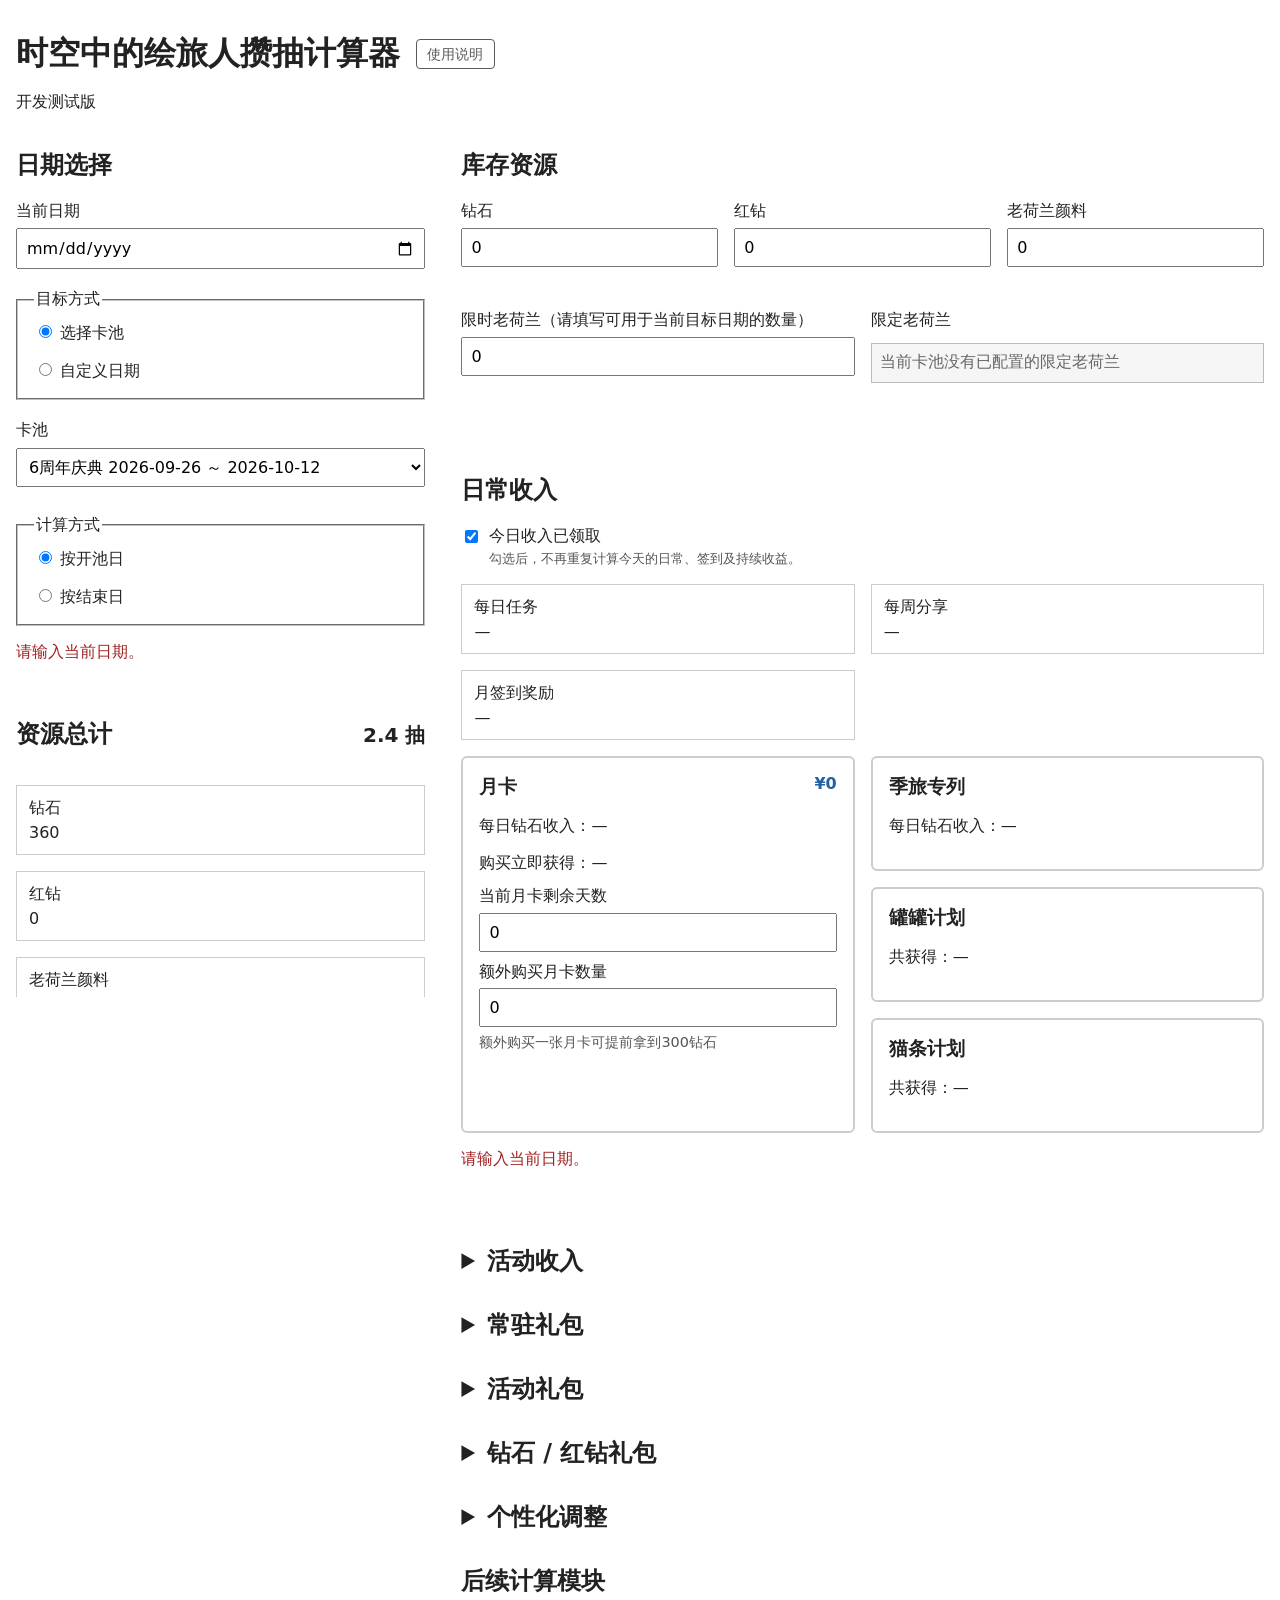
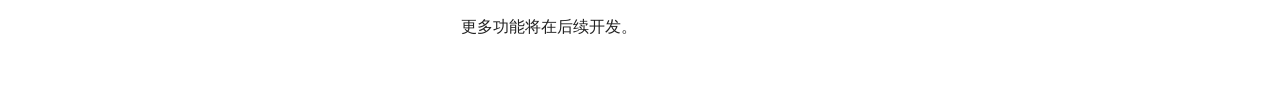
==== commit 6c6d8c5a: "feat: refine resource valuation and user guide" ====
--- a/index.html
+++ b/index.html
@@ -5,11 +5,25 @@
     <meta name="viewport" content="width=device-width, initial-scale=1.0">
     <title>时空中的绘旅人攒抽计算器</title>
     <link rel="stylesheet" href="css/style.css">
+    <link rel="stylesheet" href="docs/user-guide.css">
   </head>
   <body>
     <main>
-      <h1>时空中的绘旅人攒抽计算器</h1>
-      <p>开发测试版</p>
+      <header class="site-header">
+        <div class="site-title-row">
+          <h1>时空中的绘旅人攒抽计算器</h1>
+          <button id="user-guide-toggle" class="user-guide-toggle" type="button" aria-controls="user-guide-modal" aria-haspopup="dialog">使用说明</button>
+        </div>
+        <p>开发测试版</p>
+      </header>
+
+      <div id="user-guide-modal" class="user-guide-modal" hidden>
+        <div class="user-guide-backdrop" aria-hidden="true"></div>
+        <div class="user-guide-dialog" role="dialog" aria-modal="true" aria-label="使用说明">
+          <button id="user-guide-close" class="user-guide-close" type="button" aria-label="关闭使用说明">×</button>
+          <div id="user-guide-body" class="user-guide-body" aria-live="polite"></div>
+        </div>
+      </div>
 
       <div class="calculator-layout">
         <aside class="calculator-sidebar">
@@ -64,6 +78,47 @@
         <p id="date-error" class="date-error" aria-live="polite"></p>
       </section>
 
+      <section aria-labelledby="pre-conversion-section-title">
+        <div class="resource-total-heading">
+          <h2 id="pre-conversion-section-title">资源总计</h2>
+          <output id="available-pulls-total">0 抽</output>
+        </div>
+        <dl class="accumulation-summary">
+          <div>
+            <dt>钻石</dt>
+            <dd><output id="pre-conversion-diamond">0</output></dd>
+          </div>
+          <div>
+            <dt>红钻</dt>
+            <dd><output id="pre-conversion-red-diamond">0</output></dd>
+          </div>
+          <div>
+            <dt>老荷兰颜料</dt>
+            <dd><output id="pre-conversion-common-paint">0</output></dd>
+          </div>
+          <div>
+            <dt>限时老荷兰</dt>
+            <dd><output id="pre-conversion-timed-paint">0</output></dd>
+          </div>
+          <div>
+            <dt id="pre-conversion-limited-paint-label">限定老荷兰</dt>
+            <dd><output id="pre-conversion-limited-paint">0</output></dd>
+          </div>
+          <div>
+            <dt>氪金总金额</dt>
+            <dd><output id="pre-conversion-rmb-total">¥0</output></dd>
+          </div>
+          <div>
+            <dt>计入限时累充金额</dt>
+            <dd><output id="pre-conversion-limited-recharge-rmb">¥0</output></dd>
+          </div>
+        </dl>
+        <p id="pre-conversion-error" class="date-error" aria-live="polite"></p>
+      </section>
+        </aside>
+
+        <div class="calculator-workflow">
+
       <section aria-labelledby="inventory-section-title">
         <h2 id="inventory-section-title">库存资源</h2>
 
@@ -72,52 +127,19 @@
         </div>
         <p id="inventory-error" class="inventory-error" aria-live="polite"></p>
 
-        <div id="timed-inventory-fields" class="inventory-fields">
-          <p>正在加载资源类型…</p>
-        </div>
-
-        <div id="limited-inventory-list" class="inventory-fields"></div>
-        <p id="limited-inventory-message">正在加载资源实例…</p>
+        <div class="dynamic-inventory-fields">
+          <div id="timed-inventory-fields" class="inventory-fields">
+            <p>正在加载资源类型…</p>
+          </div>
+
+          <div class="limited-inventory-group">
+            <div id="limited-inventory-heading" class="limited-inventory-heading">限定老荷兰</div>
+            <div id="limited-inventory-list" class="inventory-fields"></div>
+            <p id="limited-inventory-message" class="limited-inventory-status">正在加载资源实例…</p>
+          </div>
+        </div>
         <p id="dynamic-inventory-error" class="inventory-error" aria-live="polite"></p>
       </section>
-
-      <section aria-labelledby="pre-conversion-section-title">
-        <h2 id="pre-conversion-section-title">资源总计</h2>
-        <dl class="accumulation-summary">
-          <div>
-            <dt>钻石</dt>
-            <dd><output id="pre-conversion-diamond">0</output></dd>
-          </div>
-          <div>
-            <dt>红钻</dt>
-            <dd><output id="pre-conversion-red-diamond">0</output></dd>
-          </div>
-          <div>
-            <dt>老荷兰颜料</dt>
-            <dd><output id="pre-conversion-common-paint">0</output></dd>
-          </div>
-          <div>
-            <dt>限时老荷兰</dt>
-            <dd><output id="pre-conversion-timed-paint">0</output></dd>
-          </div>
-          <div>
-            <dt>限定老荷兰</dt>
-            <dd><output id="pre-conversion-limited-paint">0</output></dd>
-          </div>
-          <div>
-            <dt>人民币总金额</dt>
-            <dd><output id="pre-conversion-rmb-total">¥0</output></dd>
-          </div>
-          <div>
-            <dt>计入限时累充金额</dt>
-            <dd><output id="pre-conversion-limited-recharge-rmb">¥0</output></dd>
-          </div>
-        </dl>
-        <p id="pre-conversion-error" class="date-error" aria-live="polite"></p>
-      </section>
-        </aside>
-
-        <div class="calculator-workflow">
 
       <section aria-labelledby="free-accumulation-section-title">
         <h2 id="free-accumulation-section-title">日常收入</h2>
@@ -194,21 +216,25 @@
       </section>
 
       <section aria-labelledby="event-income-section-title">
-        <h2 id="event-income-section-title">活动收入</h2>
-        <p id="event-income-message" aria-live="polite">正在加载活动数据。</p>
-        <div id="event-income-groups" class="event-income-groups" hidden>
-          <section aria-labelledby="current-events-title">
-            <h3 id="current-events-title">当前活动</h3>
-            <div id="current-event-income-list" class="event-income-list"></div>
-            <p id="current-events-empty" hidden>暂无可计入的当前活动。</p>
-          </section>
-          <section aria-labelledby="future-events-title">
-            <h3 id="future-events-title">未来活动</h3>
-            <div id="future-event-income-list" class="event-income-list"></div>
-            <p id="future-events-empty" hidden>暂无可计入的未来活动。</p>
-          </section>
-        </div>
-        <p id="event-income-error" class="date-error" aria-live="polite"></p>
+        <details class="pack-disclosure event-income-disclosure">
+          <summary id="event-income-section-title">活动收入</summary>
+          <div class="pack-disclosure-content">
+            <p id="event-income-message" aria-live="polite">正在加载活动数据。</p>
+            <div id="event-income-groups" class="event-income-groups" hidden>
+              <section aria-labelledby="current-events-title">
+                <h3 id="current-events-title">当前活动</h3>
+                <div id="current-event-income-list" class="event-income-list"></div>
+                <p id="current-events-empty" hidden>暂无可计入的当前活动。</p>
+              </section>
+              <section aria-labelledby="future-events-title">
+                <h3 id="future-events-title">未来活动</h3>
+                <div id="future-event-income-list" class="event-income-list"></div>
+                <p id="future-events-empty" hidden>暂无可计入的未来活动。</p>
+              </section>
+            </div>
+            <p id="event-income-error" class="date-error" aria-live="polite"></p>
+          </div>
+        </details>
       </section>
 
       <section aria-labelledby="permanent-packs-section-title">
@@ -252,38 +278,42 @@
       </section>
 
       <section aria-labelledby="other-section-title">
-        <h2 id="other-section-title">个性化调整</h2>
-        <p>资源手动调整区。正数增加资源，负数扣除资源。</p>
-        <div class="inventory-fields">
-          <label class="inventory-field">
-            额外钻石
-            <input id="other-diamond" type="number" step="1" value="0" data-other-resource-id="diamond">
-          </label>
-          <label class="inventory-field">
-            额外红钻
-            <input id="other-red-diamond" type="number" step="1" value="0" data-other-resource-id="red_diamond">
-          </label>
-          <label class="inventory-field">
-            额外老荷兰颜料
-            <input id="other-common-paint" type="number" step="1" value="0" data-other-resource-id="common_paint">
-          </label>
-          <label class="inventory-field">
-            额外限时老荷兰
-            <span class="inventory-description">调整已确认可用于当前目标的总量</span>
-            <input id="other-timed-paint" type="number" step="1" value="0" data-other-resource-id="timed_paint">
-          </label>
-          <label class="inventory-field">
-            额外限定老荷兰
-            <span class="inventory-description">调整已确认可用于当前目标卡池的总量</span>
-            <input id="other-limited-paint" type="number" step="1" value="0" data-other-resource-id="limited_paint">
-          </label>
-        </div>
-        <p id="other-error" class="inventory-error" aria-live="polite"></p>
+        <details class="pack-disclosure other-disclosure">
+          <summary id="other-section-title">个性化调整</summary>
+          <div class="pack-disclosure-content">
+            <p>资源手动调整区。正数增加资源，负数扣除资源。</p>
+            <div class="inventory-fields">
+              <label class="inventory-field">
+                额外钻石
+                <input id="other-diamond" type="number" step="1" value="0" data-other-resource-id="diamond">
+              </label>
+              <label class="inventory-field">
+                额外红钻
+                <input id="other-red-diamond" type="number" step="1" value="0" data-other-resource-id="red_diamond">
+              </label>
+              <label class="inventory-field">
+                额外老荷兰颜料
+                <input id="other-common-paint" type="number" step="1" value="0" data-other-resource-id="common_paint">
+              </label>
+              <label class="inventory-field">
+                额外限时老荷兰
+                <span class="inventory-description">调整已确认可用于当前目标的总量</span>
+                <input id="other-timed-paint" type="number" step="1" value="0" data-other-resource-id="timed_paint">
+              </label>
+              <label class="inventory-field">
+                额外限定老荷兰
+                <span class="inventory-description">调整已确认可用于当前目标卡池的总量</span>
+                <input id="other-limited-paint" type="number" step="1" value="0" data-other-resource-id="limited_paint">
+              </label>
+            </div>
+            <p id="other-error" class="inventory-error" aria-live="polite"></p>
+          </div>
+        </details>
       </section>
 
       <section aria-labelledby="future-calculation-section-title">
         <h2 id="future-calculation-section-title">后续计算模块</h2>
-        <p>更多资源消费与最终折算功能将在后续开发。</p>
+        <p>更多功能将在后续开发。</p>
       </section>
         </div>
       </div>
--- a/css/style.css
+++ b/css/style.css
@@ -8,6 +8,104 @@
   width: min(100% - 2rem, 82rem);
   margin: 0 auto;
   padding: 2rem 0;
+}
+
+.site-title-row {
+  display: flex;
+  align-items: center;
+  flex-wrap: wrap;
+  gap: 0.5rem 1rem;
+}
+
+.site-title-row h1 {
+  margin: 0;
+}
+
+.user-guide-toggle {
+  padding: 0.3rem 0.65rem;
+  border: 1px solid currentColor;
+  border-radius: 0.25rem;
+  color: inherit;
+  background: transparent;
+  font: inherit;
+  font-size: 0.9rem;
+  cursor: pointer;
+  opacity: 0.75;
+}
+
+.user-guide-toggle:hover,
+.user-guide-toggle:focus-visible {
+  opacity: 1;
+}
+
+body.user-guide-modal-open {
+  overflow: hidden;
+}
+
+.user-guide-modal {
+  position: fixed;
+  inset: 0;
+  z-index: 1000;
+  display: grid;
+  place-items: center;
+  box-sizing: border-box;
+  padding: 1rem;
+}
+
+.user-guide-modal[hidden] {
+  display: none;
+}
+
+.user-guide-backdrop {
+  position: absolute;
+  inset: 0;
+  background: rgb(0 0 0 / 35%);
+}
+
+.user-guide-dialog {
+  position: relative;
+  z-index: 1;
+  display: flex;
+  flex-direction: column;
+  width: min(900px, calc(100vw - 2rem));
+  max-height: min(85vh, calc(100vh - 2rem));
+  overflow: hidden;
+  border: 2px solid #ccc;
+  border-radius: 0.375rem;
+  background: #fff;
+}
+
+.user-guide-close {
+  position: absolute;
+  top: 0.5rem;
+  right: 0.5rem;
+  z-index: 1;
+  display: grid;
+  place-items: center;
+  width: 2.25rem;
+  height: 2.25rem;
+  padding: 0;
+  border: 1px solid #bbb;
+  border-radius: 0.25rem;
+  color: inherit;
+  background: #fff;
+  font: inherit;
+  font-size: 1.5rem;
+  line-height: 1;
+  cursor: pointer;
+}
+
+.user-guide-close:hover,
+.user-guide-close:focus-visible {
+  background: #f5f5f5;
+}
+
+.user-guide-body {
+  min-width: 0;
+  min-height: 0;
+  width: 100%;
+  overflow-y: auto;
+  padding: 2.75rem 1.5rem 1.5rem;
 }
 
 .calculator-layout {
@@ -94,9 +192,38 @@
   gap: 1rem;
 }
 
-#timed-inventory-fields,
-#limited-inventory-list {
+.dynamic-inventory-fields {
+  display: grid;
+  grid-template-columns: repeat(2, minmax(0, 1fr));
+  align-items: start;
+  gap: 1rem;
   margin-top: 1rem;
+}
+
+.dynamic-inventory-fields .inventory-fields {
+  grid-template-columns: 1fr;
+}
+
+.limited-inventory-group {
+  display: grid;
+  gap: 0.4rem;
+  min-width: 0;
+}
+
+.limited-inventory-heading[hidden],
+.limited-inventory-status[hidden] {
+  display: none;
+}
+
+.limited-inventory-status {
+  box-sizing: border-box;
+  width: 100%;
+  min-height: 2.5rem;
+  margin: 0;
+  padding: 0.5rem;
+  border: 1px solid #bbb;
+  color: #666;
+  background: #f5f5f5;
 }
 
 .inventory-field {
@@ -122,6 +249,24 @@
 #inventory-error:empty {
   min-height: 0;
   margin: 0;
+}
+
+.resource-total-heading {
+  display: flex;
+  align-items: baseline;
+  justify-content: space-between;
+  gap: 0.5rem 1rem;
+  flex-wrap: wrap;
+}
+
+.resource-total-heading h2 {
+  margin-right: auto;
+}
+
+#available-pulls-total {
+  white-space: nowrap;
+  font-size: 1.25rem;
+  font-weight: 600;
 }
 
 .accumulation-summary {
@@ -427,6 +572,10 @@
     grid-template-columns: 1fr;
   }
 
+  .dynamic-inventory-fields {
+    grid-template-columns: 1fr;
+  }
+
   .accumulation-summary {
     grid-template-columns: 1fr;
   }
--- a/docs/user-guide.css
+++ b/docs/user-guide.css
@@ -0,0 +1,48 @@
+.user-guide-content,
+.user-guide-content * {
+  box-sizing: border-box;
+}
+
+.user-guide-content {
+  width: 100%;
+  max-width: 52rem;
+  line-height: 1.7;
+  overflow-wrap: anywhere;
+}
+
+.user-guide-content h2 {
+  margin: 0 0 1rem;
+}
+
+.user-guide-content h3 {
+  margin: 1.5rem 0 0.625rem;
+}
+
+.user-guide-content p {
+  margin: 0.75rem 0;
+}
+
+.user-guide-content ol,
+.user-guide-content ul {
+  margin: 0.75rem 0;
+  padding-left: 1.5rem;
+}
+
+.user-guide-content li + li {
+  margin-top: 0.35rem;
+}
+
+.user-guide-content a {
+  color: inherit;
+  text-decoration: underline;
+  text-decoration-thickness: 0.08em;
+  text-underline-offset: 0.18em;
+}
+
+.user-guide-content a:hover {
+  opacity: 0.7;
+}
+
+.user-guide-content > :last-child {
+  margin-bottom: 0;
+}
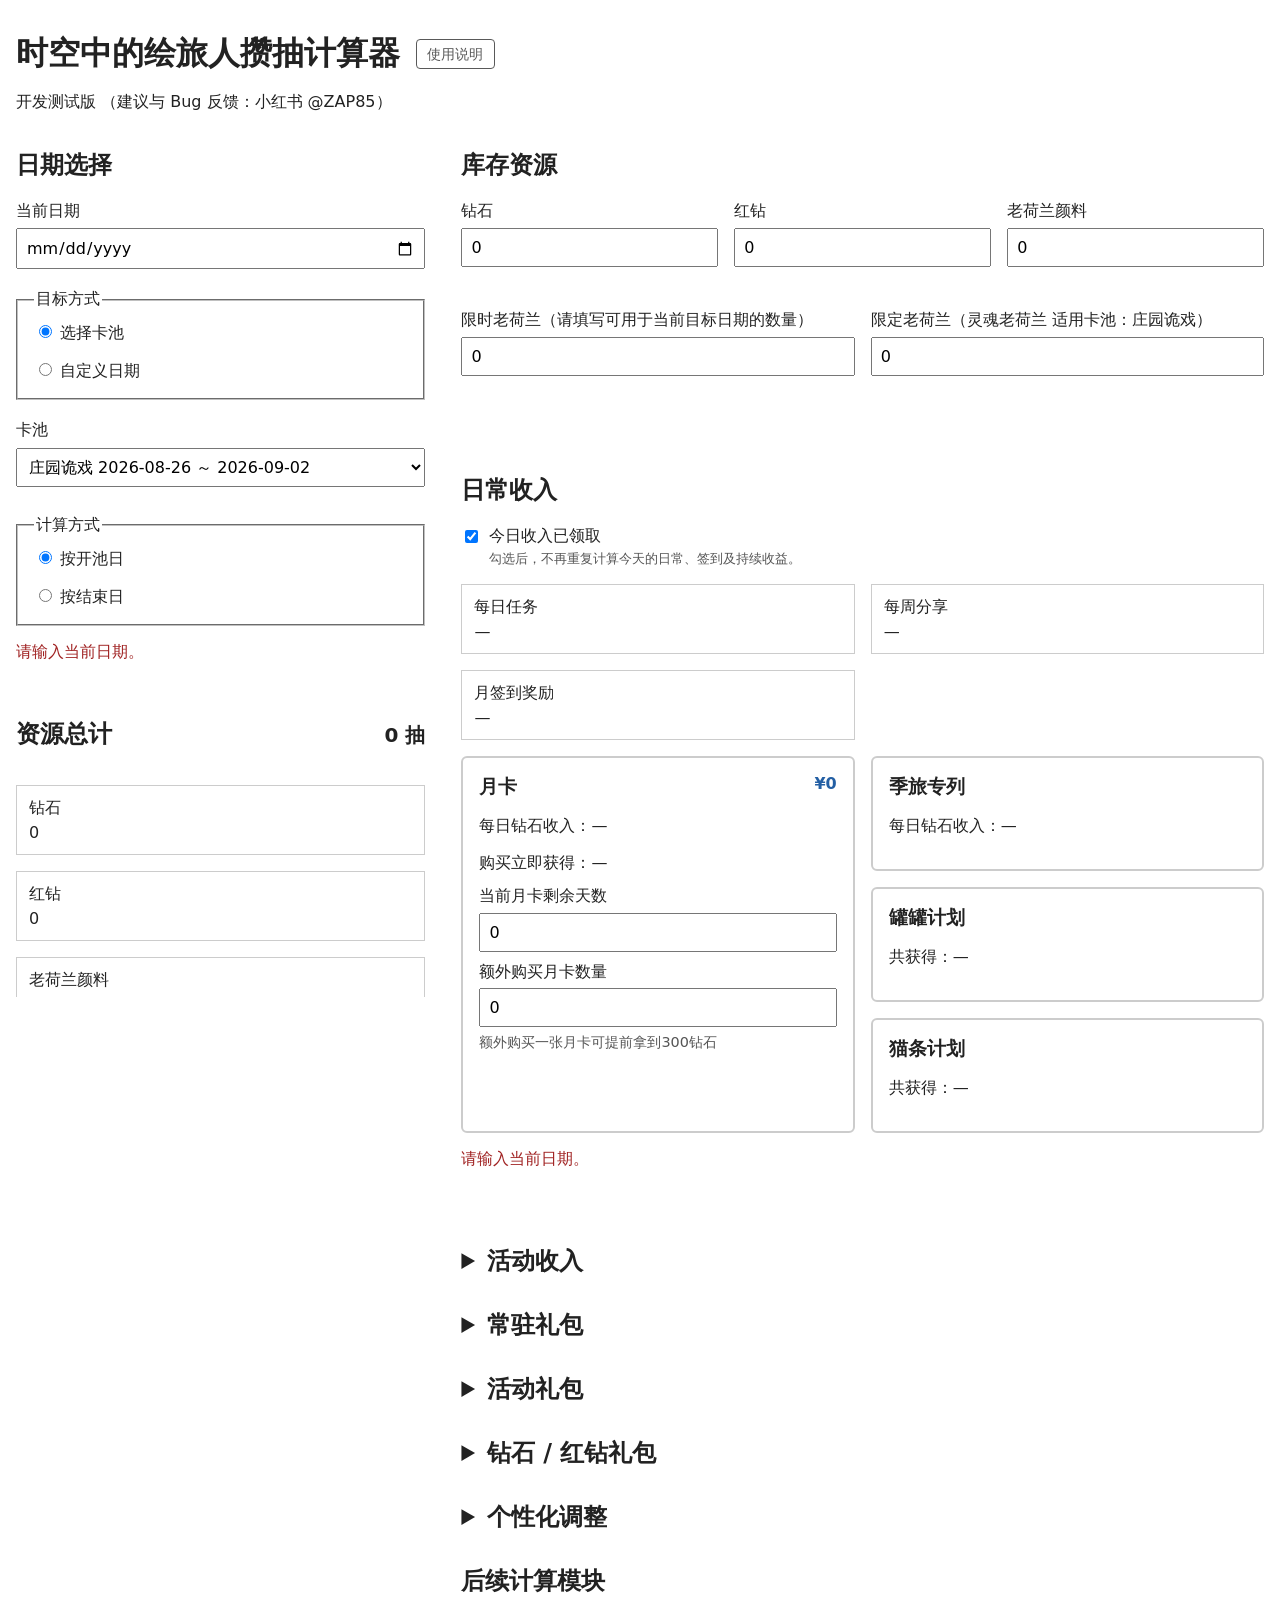
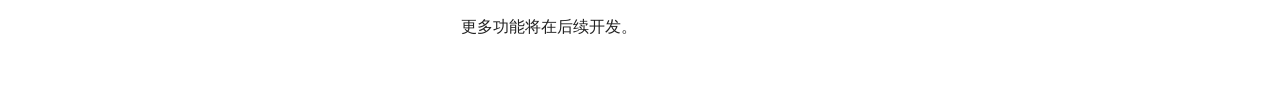
==== commit eddbdf4a: "release: prepare initial public release" ====
--- a/index.html
+++ b/index.html
@@ -14,7 +14,7 @@
           <h1>时空中的绘旅人攒抽计算器</h1>
           <button id="user-guide-toggle" class="user-guide-toggle" type="button" aria-controls="user-guide-modal" aria-haspopup="dialog">使用说明</button>
         </div>
-        <p>开发测试版</p>
+        <p>开发测试版 （建议与 Bug 反馈：小红书 @ZAP85）</p>
       </header>
 
       <div id="user-guide-modal" class="user-guide-modal" hidden>
@@ -104,16 +104,43 @@
             <dt id="pre-conversion-limited-paint-label">限定老荷兰</dt>
             <dd><output id="pre-conversion-limited-paint">0</output></dd>
           </div>
-          <div>
-            <dt>氪金总金额</dt>
-            <dd><output id="pre-conversion-rmb-total">¥0</output></dd>
-          </div>
-          <div>
-            <dt>计入限时累充金额</dt>
-            <dd><output id="pre-conversion-limited-recharge-rmb">¥0</output></dd>
-          </div>
         </dl>
         <p id="pre-conversion-error" class="date-error" aria-live="polite"></p>
+      </section>
+
+      <section aria-labelledby="recharge-summary-section-title">
+        <h2 id="recharge-summary-section-title">氪金总计</h2>
+        <dl class="accumulation-summary">
+          <div>
+            <dt>氪金总金额</dt>
+            <dd><output id="rmb-total">¥0</output></dd>
+          </div>
+        </dl>
+
+        <div class="recharge-summary-fields">
+          <label id="recharge-event-field">
+            限时累充
+            <select id="recharge-event-select"></select>
+          </label>
+          <p id="recharge-event-message" class="inventory-description" hidden></p>
+
+          <label id="monthly-card-recharge-field" hidden>
+            月卡计入本期
+            <span class="recharge-quantity-control">
+              <input id="monthly-card-recharge-quantity" type="number" min="0" step="1" value="0">
+              张
+            </span>
+            <small id="monthly-card-recharge-maximum" class="inventory-description"></small>
+          </label>
+        </div>
+
+        <dl class="accumulation-summary">
+          <div>
+            <dt>计入限时累充金额</dt>
+            <dd><output id="limited-recharge-rmb">¥0</output></dd>
+          </div>
+        </dl>
+        <p id="recharge-summary-error" class="date-error" aria-live="polite"></p>
       </section>
         </aside>
 
--- a/css/style.css
+++ b/css/style.css
@@ -306,6 +306,32 @@
   margin: 0.25rem 0 0;
 }
 
+.recharge-summary-fields {
+  display: grid;
+  gap: 0.75rem;
+  margin: 1rem 0;
+}
+
+.recharge-summary-fields > label {
+  display: grid;
+  gap: 0.4rem;
+}
+
+.recharge-summary-fields > [hidden] {
+  display: none;
+}
+
+.recharge-quantity-control {
+  display: flex;
+  align-items: center;
+  gap: 0.5rem;
+}
+
+.recharge-quantity-control input {
+  min-width: 0;
+  flex: 1;
+}
+
 .income-card-grid {
   display: grid;
   grid-template-columns: repeat(2, minmax(0, 1fr));
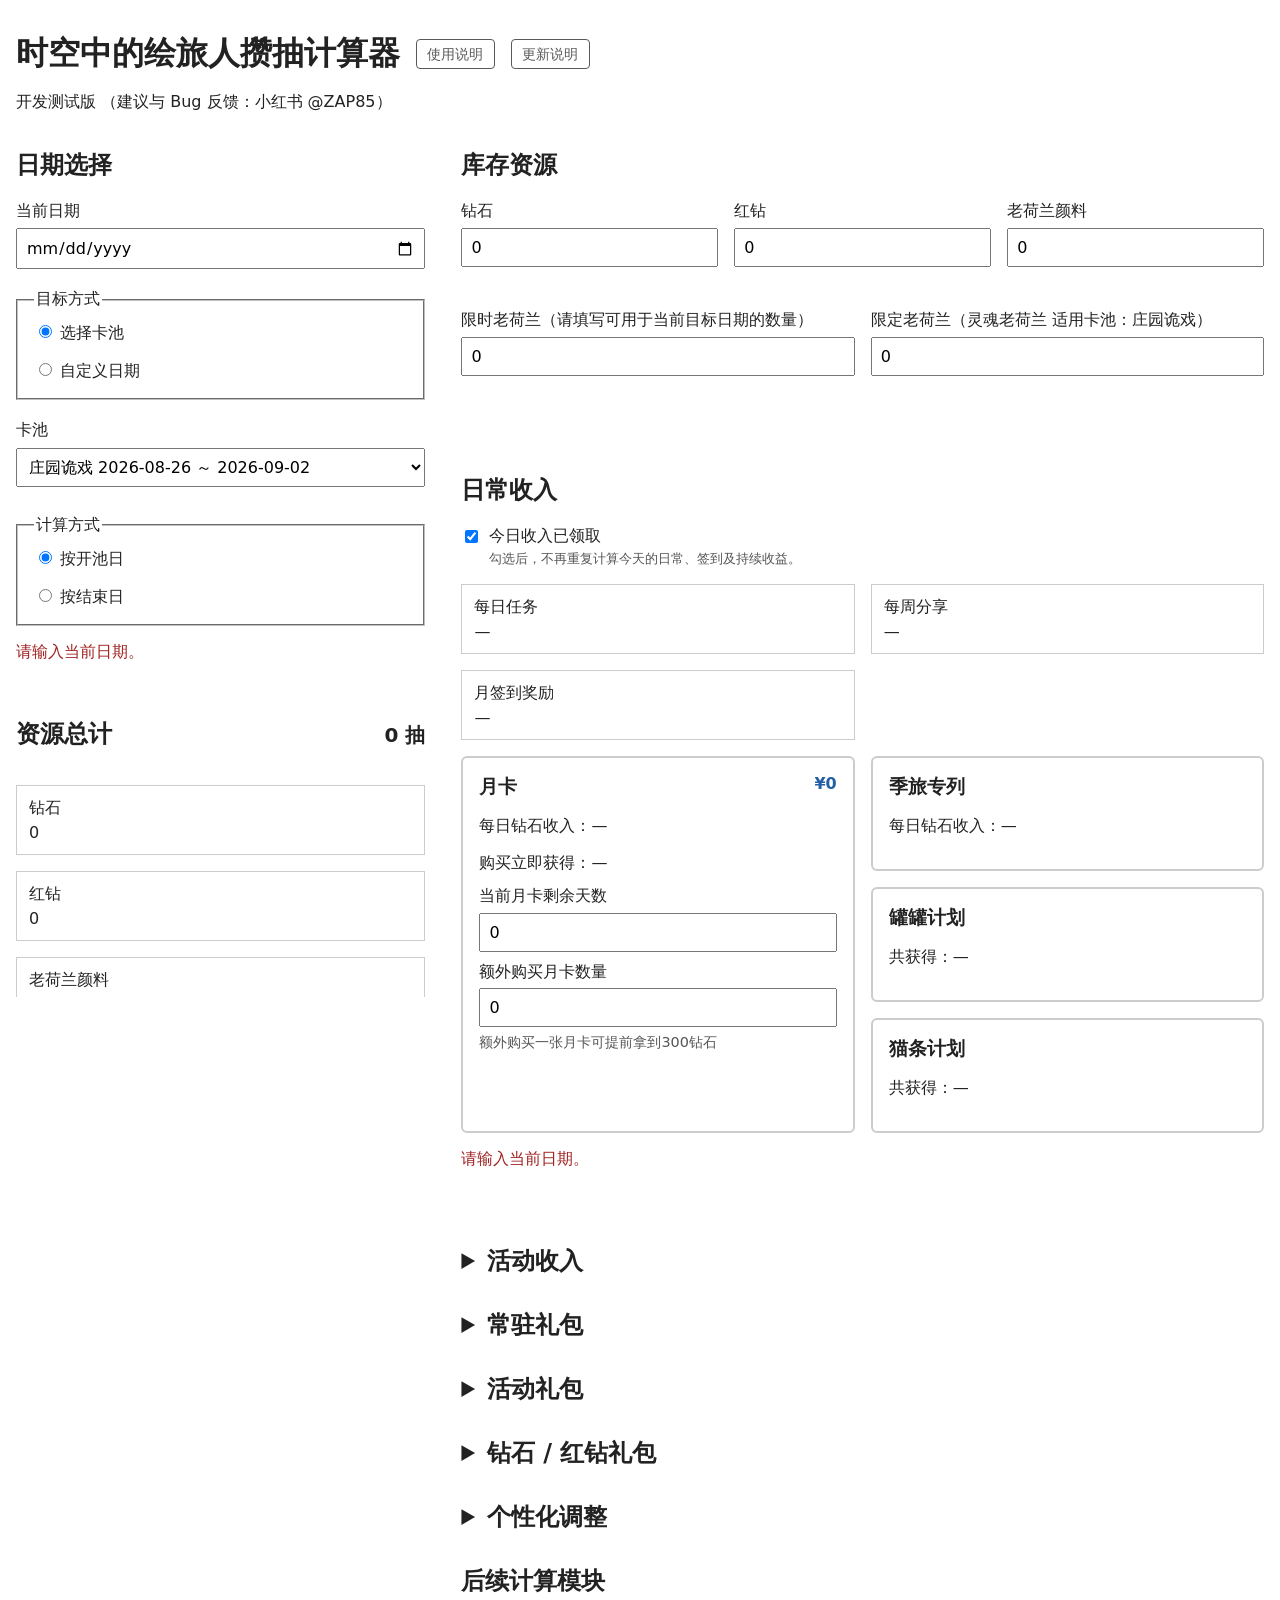
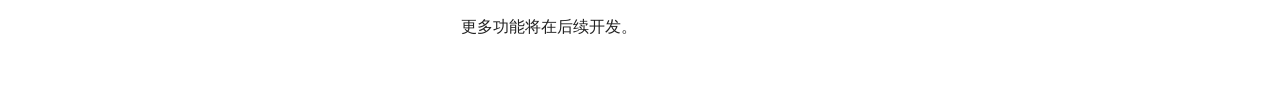
==== commit d3673c9c: "feat: complete sixth anniversary update" ====
--- a/index.html
+++ b/index.html
@@ -12,7 +12,8 @@
       <header class="site-header">
         <div class="site-title-row">
           <h1>时空中的绘旅人攒抽计算器</h1>
-          <button id="user-guide-toggle" class="user-guide-toggle" type="button" aria-controls="user-guide-modal" aria-haspopup="dialog">使用说明</button>
+          <button id="user-guide-toggle" class="user-guide-toggle" type="button" aria-controls="user-guide-modal" aria-haspopup="dialog" data-guide-source="docs/user-guide.html" data-guide-label="使用说明">使用说明</button>
+          <button id="update-guide-toggle" class="user-guide-toggle" type="button" aria-controls="user-guide-modal" aria-haspopup="dialog" data-guide-source="docs/update-guide.html" data-guide-label="更新说明">更新说明</button>
         </div>
         <p>开发测试版 （建议与 Bug 反馈：小红书 @ZAP85）</p>
       </header>
--- a/css/style.css
+++ b/css/style.css
@@ -67,7 +67,10 @@
   z-index: 1;
   display: flex;
   flex-direction: column;
-  width: min(900px, calc(100vw - 2rem));
+  box-sizing: border-box;
+  min-width: 0;
+  width: min(900px, 100%);
+  max-width: 100%;
   max-height: min(85vh, calc(100vh - 2rem));
   overflow: hidden;
   border: 2px solid #ccc;
@@ -101,9 +104,12 @@
 }
 
 .user-guide-body {
+  box-sizing: border-box;
   min-width: 0;
   min-height: 0;
   width: 100%;
+  max-width: 100%;
+  overflow-x: hidden;
   overflow-y: auto;
   padding: 2.75rem 1.5rem 1.5rem;
 }
@@ -590,6 +596,18 @@
 }
 
 @media (max-width: 32rem) {
+  .user-guide-modal {
+    padding: 0.5rem;
+  }
+
+  .user-guide-dialog {
+    max-height: calc(100vh - 1rem);
+  }
+
+  .user-guide-body {
+    padding: 2.75rem 1rem 1rem;
+  }
+
   .date-fields {
     grid-template-columns: 1fr;
   }
--- a/docs/user-guide.css
+++ b/docs/user-guide.css
@@ -4,10 +4,20 @@
 }
 
 .user-guide-content {
+  min-width: 0;
   width: 100%;
-  max-width: 52rem;
+  max-width: min(52rem, 100%);
   line-height: 1.7;
   overflow-wrap: anywhere;
+}
+
+.user-guide-content p,
+.user-guide-content ol,
+.user-guide-content ul,
+.user-guide-content li,
+.user-guide-content a {
+  max-width: 100%;
+  white-space: normal;
 }
 
 .user-guide-content h2 {
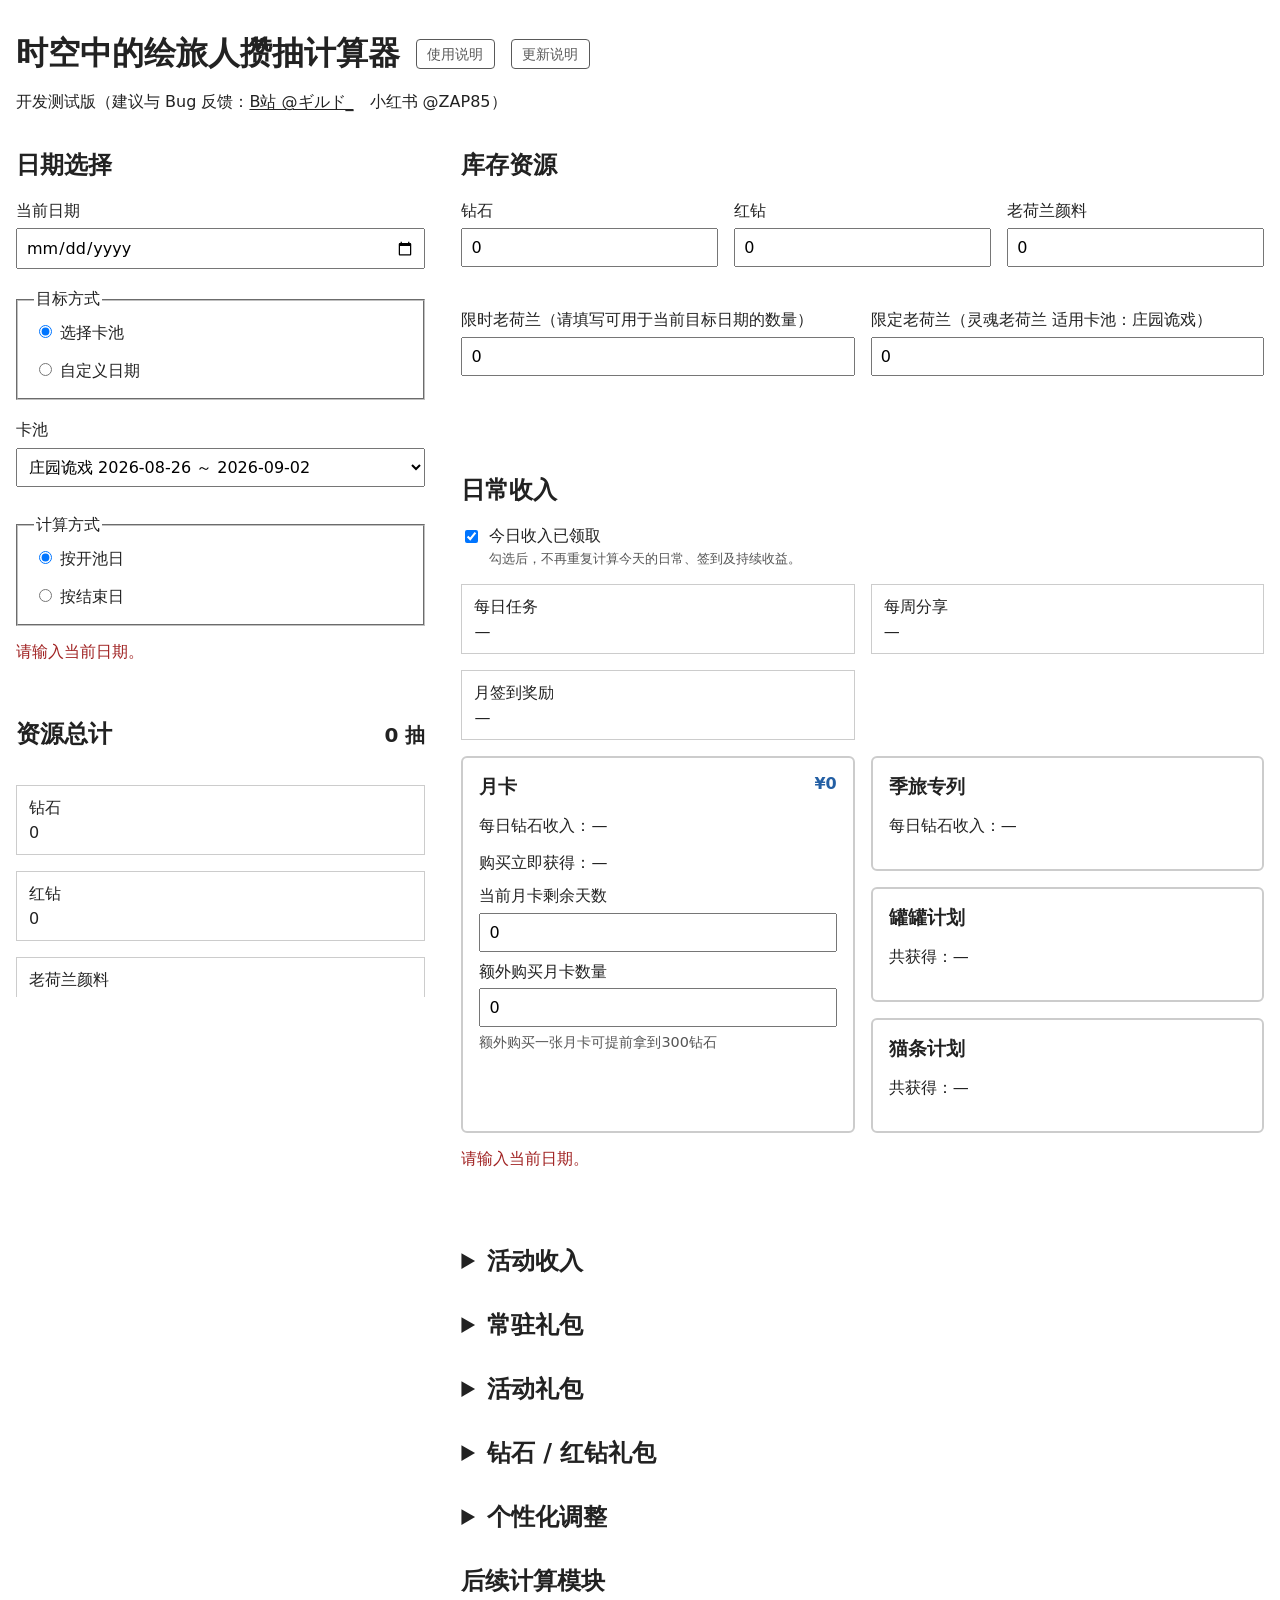
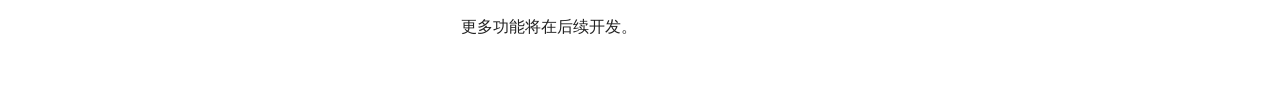
==== commit 6d8f35ea: "feat: update sixth anniversary version" ====
--- a/index.html
+++ b/index.html
@@ -15,7 +15,7 @@
           <button id="user-guide-toggle" class="user-guide-toggle" type="button" aria-controls="user-guide-modal" aria-haspopup="dialog" data-guide-source="docs/user-guide.html" data-guide-label="使用说明">使用说明</button>
           <button id="update-guide-toggle" class="user-guide-toggle" type="button" aria-controls="user-guide-modal" aria-haspopup="dialog" data-guide-source="docs/update-guide.html" data-guide-label="更新说明">更新说明</button>
         </div>
-        <p>开发测试版 （建议与 Bug 反馈：小红书 @ZAP85）</p>
+        <p>开发测试版（建议与 Bug 反馈：<a href="https://www.bilibili.com/opus/1242727484105949232?spm_id_from=333.1387.0.0" target="_blank" rel="noopener noreferrer">B站 @ギルド_</a>　小红书 @ZAP85）</p>
       </header>
 
       <div id="user-guide-modal" class="user-guide-modal" hidden>
--- a/css/style.css
+++ b/css/style.css
@@ -19,6 +19,16 @@
 
 .site-title-row h1 {
   margin: 0;
+}
+
+.site-header > p a {
+  color: inherit;
+  text-underline-offset: 0.15em;
+}
+
+.site-header > p a:hover,
+.site-header > p a:focus-visible {
+  opacity: 0.75;
 }
 
 .user-guide-toggle {
